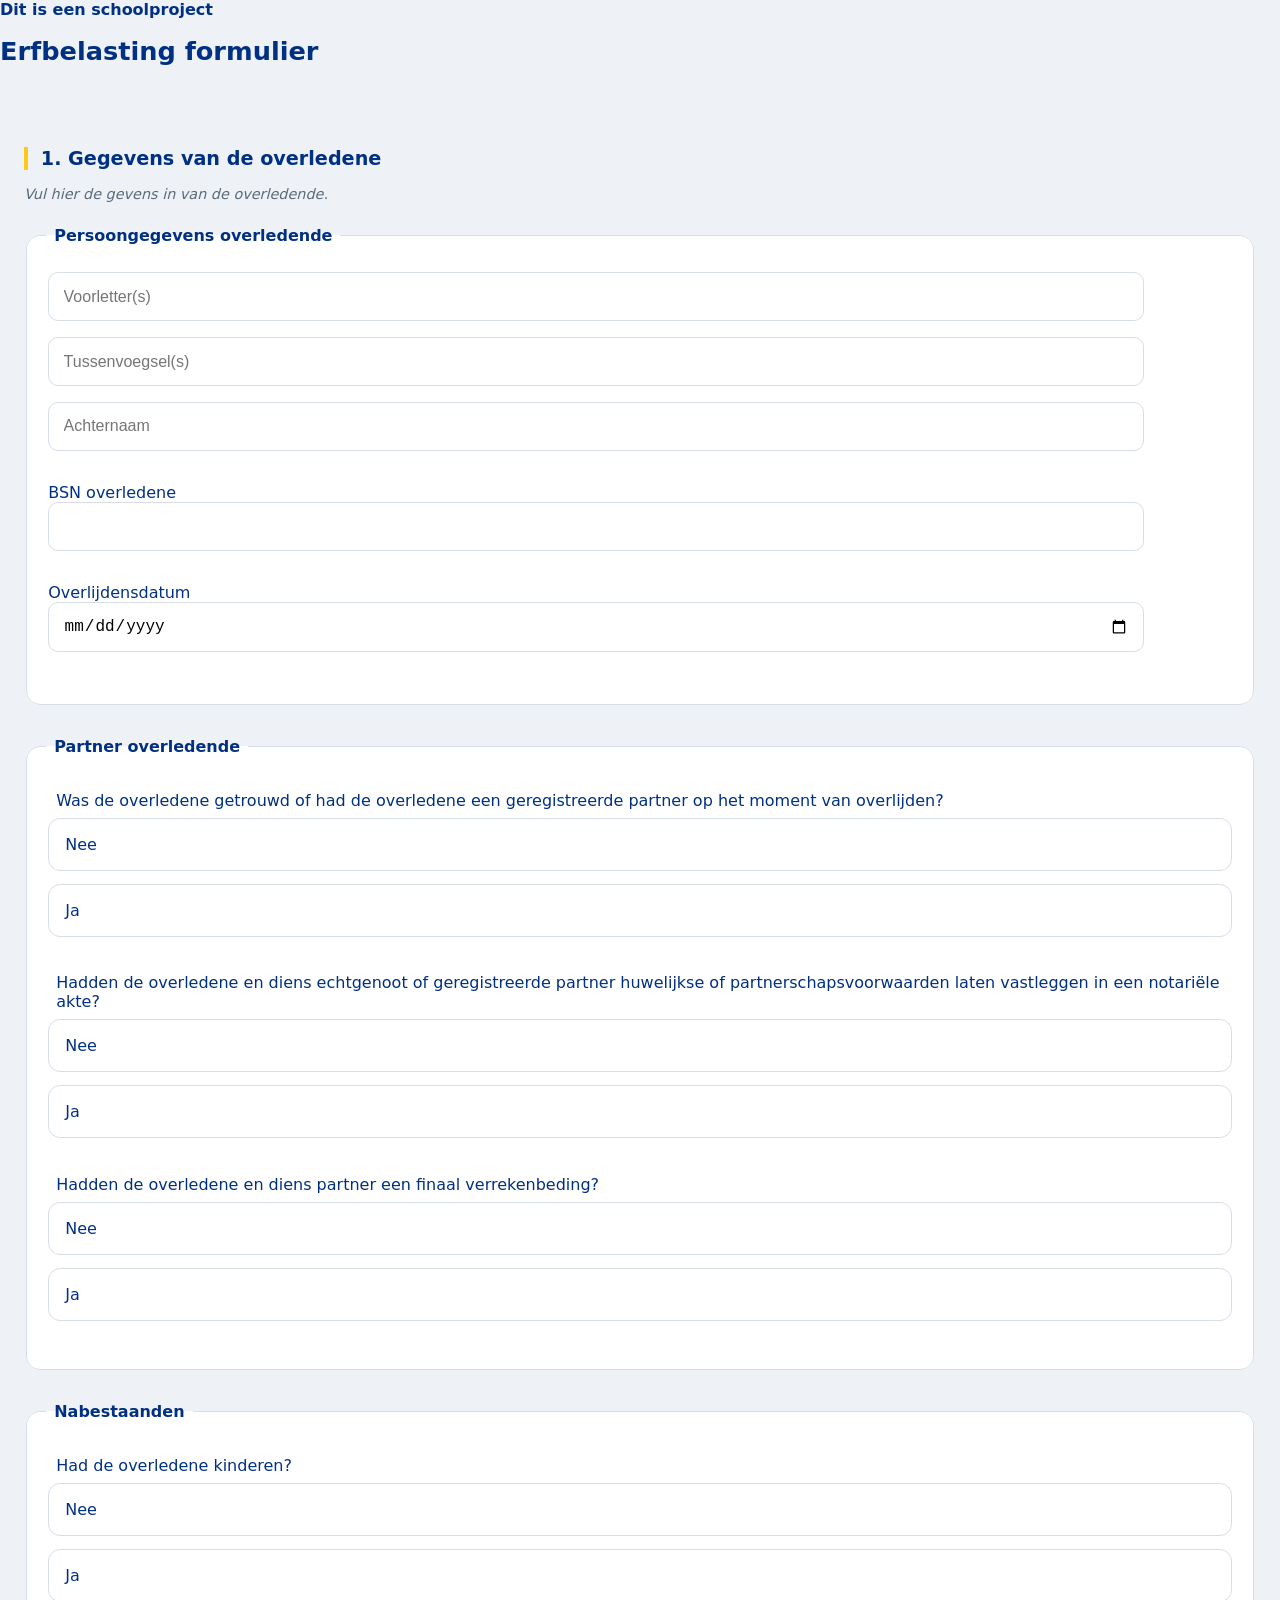
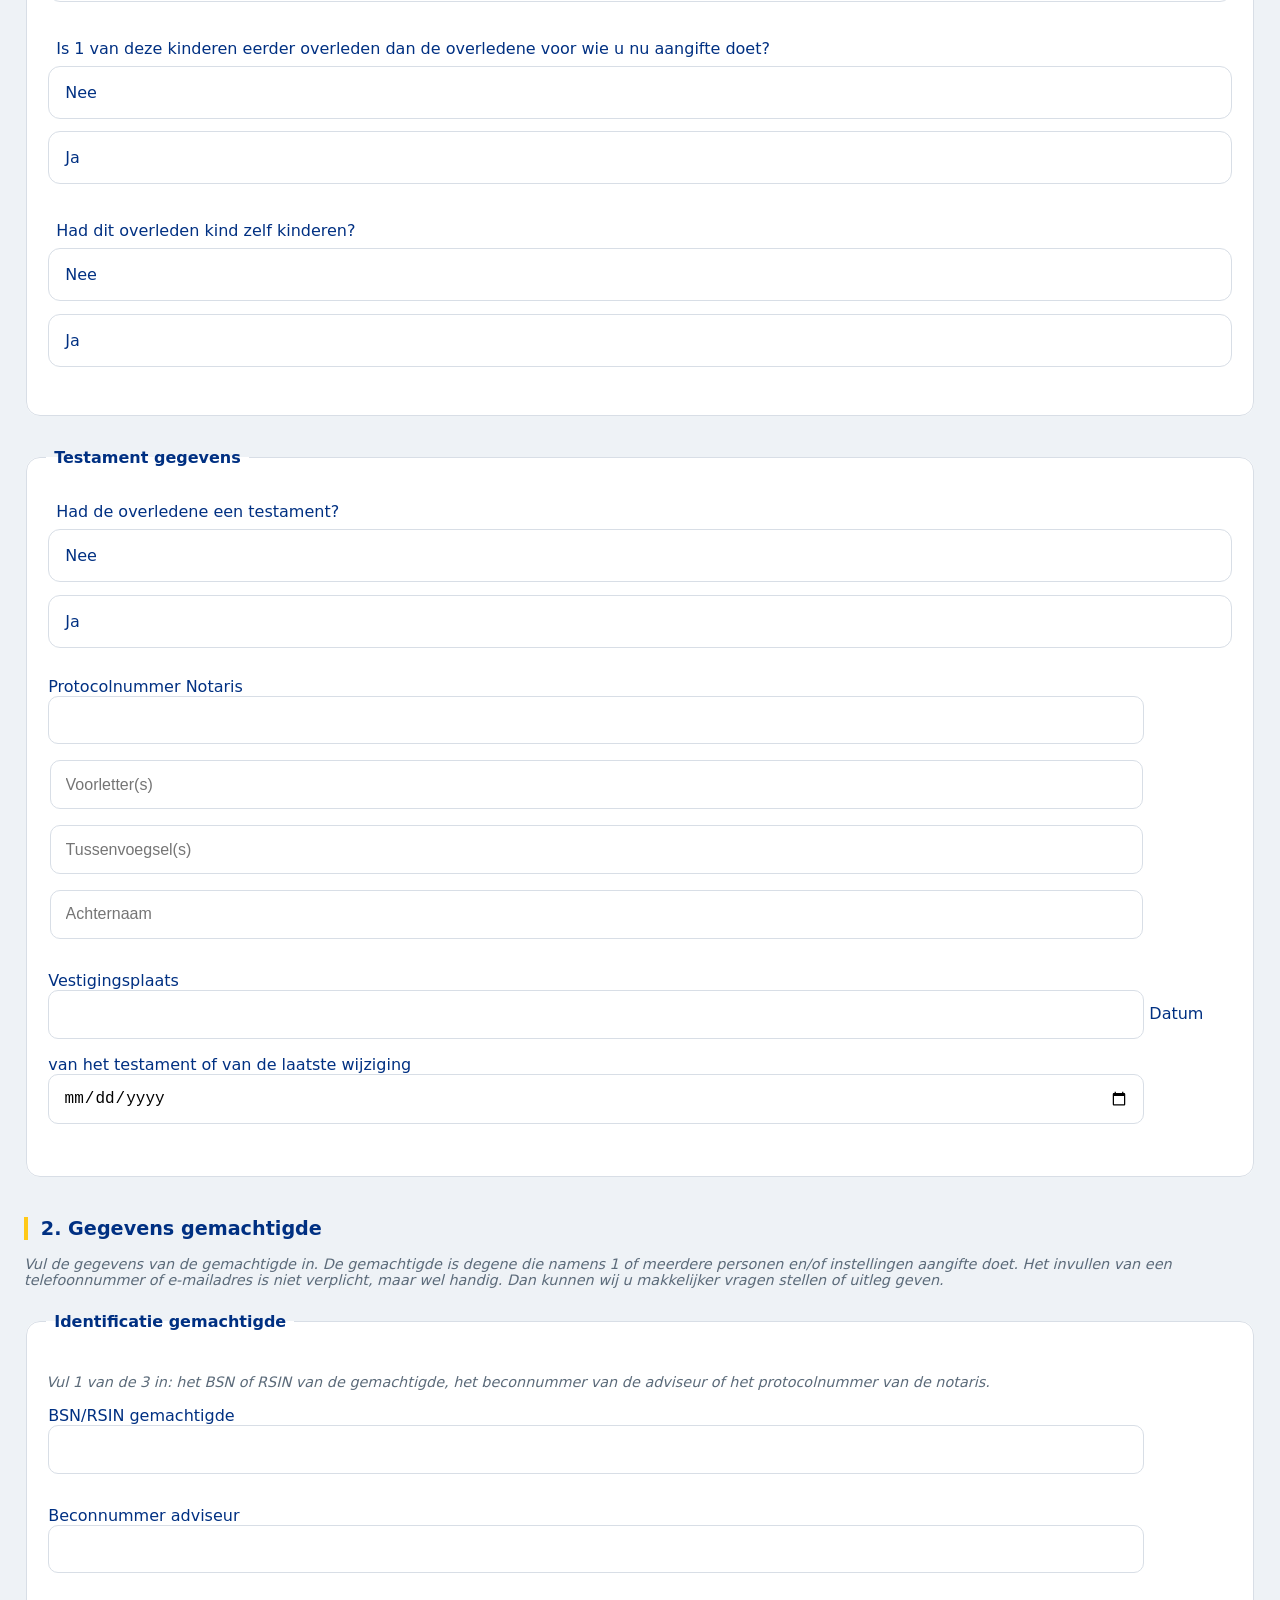
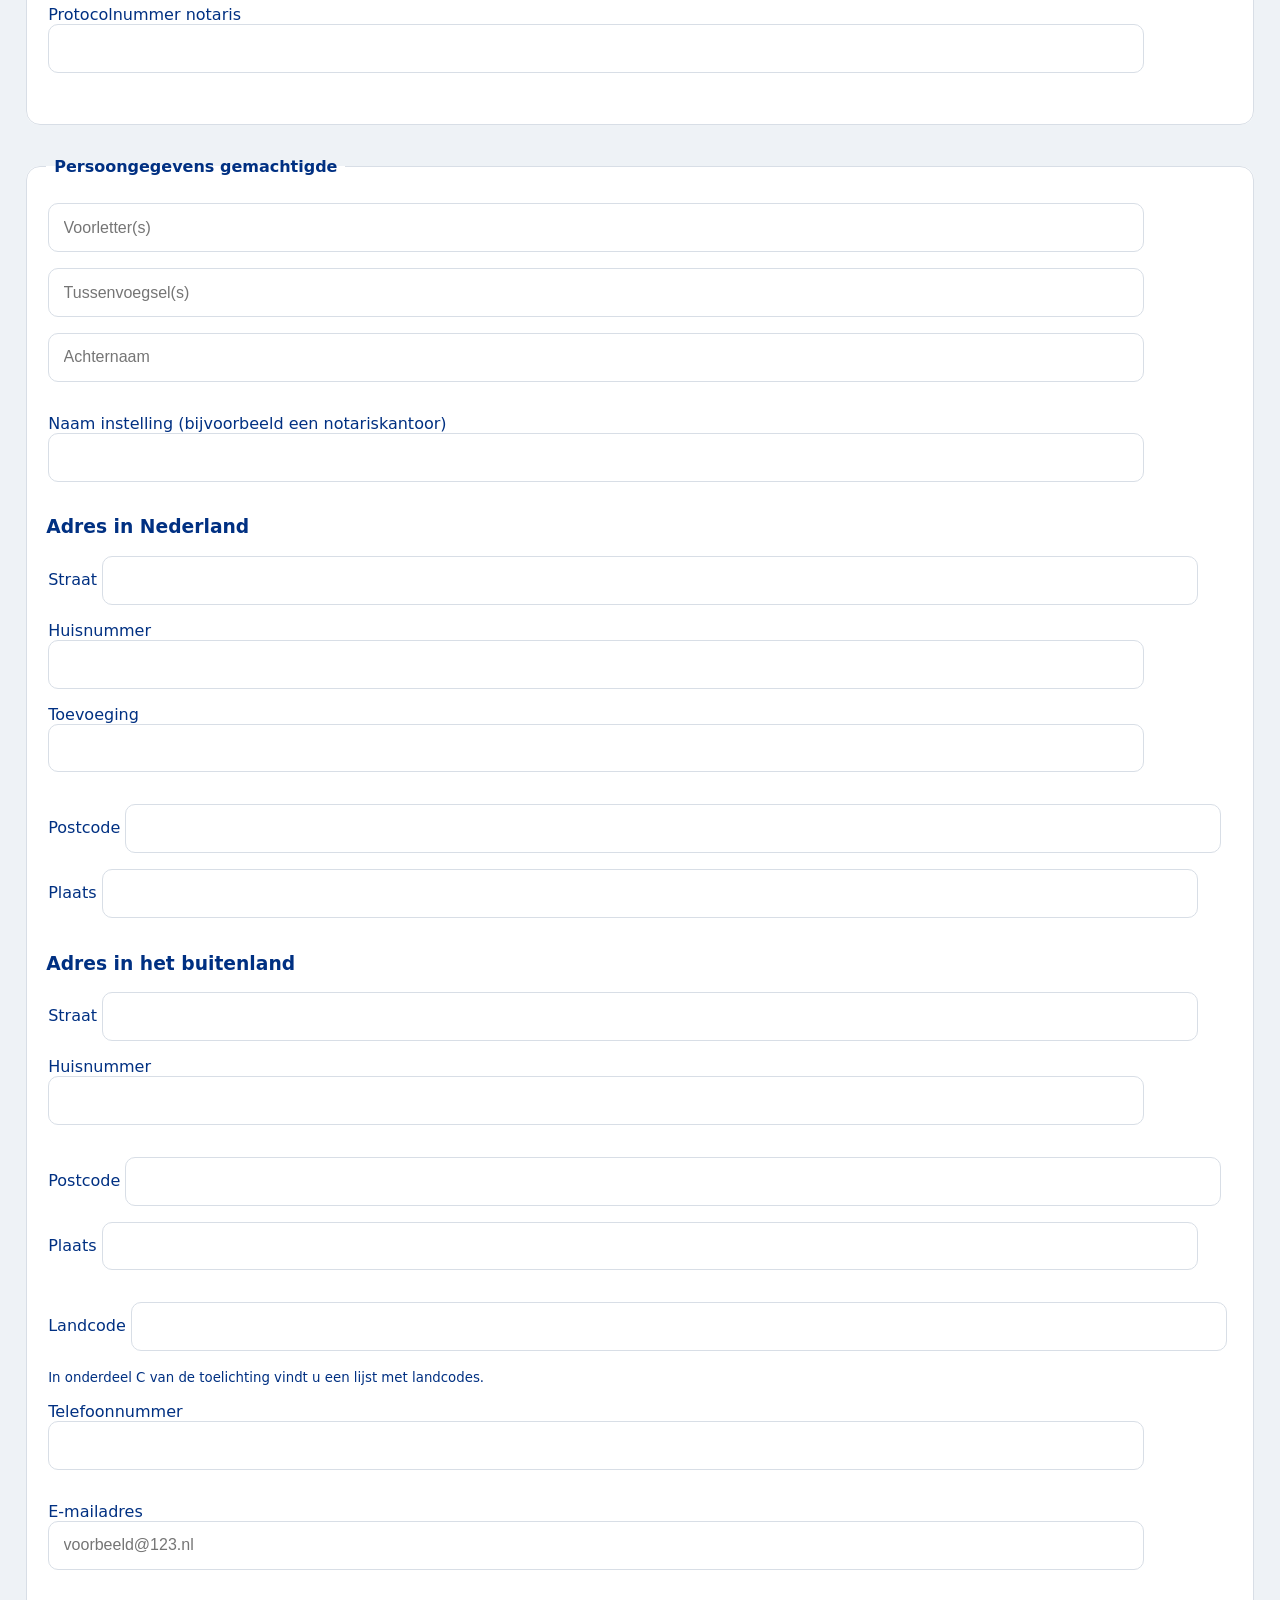
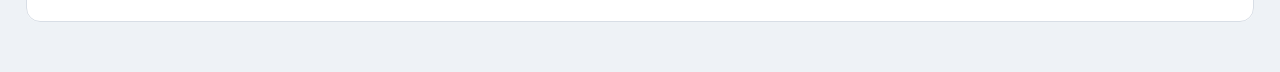
==== index.html @ 85462b9c "1.0" ====
<!DOCTYPE html>
<html lang="en">

<head>
    <meta charset="UTF-8">
    <meta name="viewport" content="width=device-width, initial-scale=1.0">
    <title>Erfbelasting</title>

    <link rel="stylesheet" href="style.css">
</head>

<body>
    <strong>Dit is een schoolproject</strong>

    <h1>Erfbelasting formulier</h1>

    <section>
        <form action="">
            <h2>1. Gegevens van de overledene</h2>
            <em>Vul hier de gevens in van de overledende.</em>
            <fieldset name="Persoongegevens overledende">
                <legend>Persoongegevens overledende</legend>

                <fieldset class="form-group">
                    <label for="voorlettersOverledene">
                    </label>
                    <input type="text" id="voorlettersOverledene" name="voorlettersOverledene" placeholder="Voorletter(s)">

                    <label for="tussenvoegselOverledene">
                    </label>
                    <input type="text" id="tussenvoegselOverledene" name="tussenvoegselOverledene" placeholder="Tussenvoegsel(s)">

                    <label for="achternaamOverledene">
                    </label>
                    <input type="text" id="achternaamOverledene" name="achternaamOverledene" placeholder="Achternaam">
                </fieldset>

                <fieldset class="form-group">
                    <label for="BSNoverledende">
                        BSN overledene
                    </label>
                    <input 
                    type="number" 
                    id="BSNoverledende" 
                    name="BSNoverledende" 
                    pattern="[0-9]{9}" 
                    required>
                </fieldset>

                <fieldset class="form-group">
                    <label for="overlijd">
                        Overlijdensdatum
                    </label>
                    <input type="date" id="overlijd" name="overlijd" max="2025-02-17">
                </fieldset>

            </fieldset>

            <fieldset name="Partner overledende">
                <legend>Partner overledende</legend>

                <fieldset class="radio-group">
                    <legend name="heeftPartner" class="question">
                        Was de overledene getrouwd of had de overledene een geregistreerde partner op het moment van
                        overlijden?
                    </legend>

                    <label>
                        <input type="radio" name="heeftPartner" value="Nee">
                        Nee
                    </label>

                    <label>
                        <input type="radio" name="heeftPartner" value="Ja">
                        Ja
                    </label>
                </fieldset>

                <fieldset class="radio-group conditional-fields">
                    <legend name="heeftNotarieleAkte" class="question">
                        Hadden de overledene en diens echtgenoot of geregistreerde partner huwelijkse of
                        partnerschapsvoorwaarden laten vastleggen in een notariële akte?
                    </legend>

                    <label>
                        <input type="radio" name="heeftNotarieleAkte" value="Nee">
                        Nee
                    </label>

                    <label>
                        <input type="radio" name="heeftNotarieleAkte" value="Ja">
                        Ja
                    </label>
                </fieldset>

                <fieldset class="radio-group conditional-fields">
                    <legend name="heeftFinaalVerrekenbeding" class="question">
                        Hadden de overledene en diens partner een finaal verrekenbeding?
                    </legend>

                    <label>
                        <input type="radio" name="heeftFinaalVerrekenbeding" value="Nee">
                        Nee
                    </label>

                    <label>
                        <input type="radio" name="heeftFinaalVerrekenbeding" value="Ja">
                        Ja
                    </label>
                </fieldset>

            </fieldset>

            <fieldset name="Nabestaanden">
                <legend>Nabestaanden</legend>

                <fieldset class="radio-group">
                    <legend name="heeftKinderen" class="question">Had de overledene kinderen?</legend>

                    <label>
                        <input type="radio" name="heeftKinderen" value="Nee">
                        Nee
                    </label>

                    <label>
                        <input type="radio" name="heeftKinderen" value="Ja">
                        Ja
                    </label>
                </fieldset>

                <fieldset class="radio-group conditional-fields">
                    <legend name="isKindEerderOverleden" class="question">
                        Is 1 van deze kinderen eerder overleden dan de overledene voor wie u nu aangifte doet?
                    </legend>

                    <label>
                        <input type="radio" name="isKindEerderOverleden" value="Nee">
                        Nee
                    </label>

                    <label>
                        <input type="radio" name="isKindEerderOverleden" value="Ja">
                        Ja
                    </label>
                </fieldset>

                <fieldset class="radio-group conditional-fields">
                    <legend name="heeftKindZelfKind" class="question">Had dit overleden kind zelf kinderen?</legend>

                    <label>
                        <input type="radio" name="heeftKindZelfKind" value="Nee">
                        Nee
                    </label>

                    <label>
                        <input type="radio" name="heeftKindZelfKind" value="Ja">
                        Ja
                    </label>
                </fieldset>

            </fieldset>

            <fieldset name="Testament gegevens">
                <legend>Testament gegevens</legend>

                <fieldset class="radio-group">
                    <legend name="heeftTestament" class="question">Had de overledene een testament?</legend>

                    <label>
                        <input type="radio" name="heeftTestament" value="Nee">
                        Nee
                    </label>

                    <label>
                        <input type="radio" name="heeftTestament" value="Ja">
                        Ja
                    </label>
                </fieldset>

                <fieldset class="conditional-fields">
                    <label>
                        Protocolnummer Notaris
                        <input type="number" name="protocolNummerNotaris">
                    </label>

                    <fieldset class="form-group">
                    <label for="voorlettesNotaris">
                    </label>
                    <input type="text" id="voorlettersNotaris" name="voorlettersOverledene" placeholder="Voorletter(s)">

                    <label for="tussenvoegselNotaris">
                    </label>
                    <input type="text" id="tussenvoegselNotaris" name="tussenvoegselNotaris" placeholder="Tussenvoegsel(s)">

                    <label for="achternaamNotaris">
                    </label>
                    <input type="text" id="achternaamNotaris" name="achternaamNotaris" placeholder="Achternaam">
                </fieldset>

                    <label>
                        Vestigingsplaats
                        <input type="text" name="vestingingsplaats">
                    </label>

                    <label>
                        Datum van het testament of van de laatste wijziging
                        <input type="date" name="laatsteWijzigingTestament">
                    </label>
                </fieldset>

            </fieldset>


            <h2> 2. Gegevens gemachtigde</h2>
            <em>Vul de gegevens van de gemachtigde in. De gemachtigde is degene die namens 1 of meerdere personen en/of
                instellingen aangifte doet. Het invullen van een telefoonnummer of e-mailadres is niet verplicht, maar
                wel handig. Dan kunnen wij u
                makkelijker vragen stellen of uitleg geven.</em>

            <fieldset name="Identificatie gemachtigde">
                <legend>Identificatie gemachtigde</legend>

                <p><em>Vul 1 van de 3 in: het BSN of RSIN van de gemachtigde, het beconnummer van de adviseur of het
                protocolnummer van de notaris.</em>
                </p>

                <fieldset class="form-group">
                    <label for="bsnGemachtigde">
                        BSN/RSIN gemachtigde
                    </label>
                    <input type="number" id="bsnGemachtigde" name="bsnGemachtigde">
                </fieldset>

                <fieldset class="form-group">
                    <label for="beconnummer">
                        Beconnummer adviseur
                    </label>
                    <input type="number" id="beconnummer" name="beconnummer">
                </fieldset>

                <fieldset class="form-group">
                    <label for="protocolnummerNotarisGemachtigde">
                        Protocolnummer notaris
                    </label>
                    <input type="number" id="protocolnummerNotarisGemachtigde" name="protocolnummerNotarisGemachtigde">
                </fieldset>

            </fieldset>


            <fieldset name="2b">
                <legend>Persoongegevens gemachtigde</legend>

                <fieldset class="form-group">
                    <label for="voornaamGemachtigde">
                    </label>
                    <input type="text" id="voornaamGemachtigde" name="voornaamGemachtigde" placeholder="Voorletter(s)">

                    <label for="tussenvoegselGemachtigde">
                    </label>
                    <input type="text" id="tussenvoegselGemachtigde" name="tussenvoegselGemachtigde" placeholder="Tussenvoegsel(s)">

                    <label for="achternaamGemachtigde">
                    </label>
                    <input type="text" id="achternaamGemachtigde" name="achternaamGemachtigde" placeholder="Achternaam">
                </fieldset>

                <fieldset class="form-group">
                    <label for="naamInstelling">
                        Naam instelling (bijvoorbeeld een notariskantoor)
                    </label>
                    <input type="text" id="naamInstelling" name="naamInstelling">
                </fieldset>

                <h3>Adres in Nederland</h3>

                <fieldset class="form-group">
                    <label for="straatGemachtigdeNL">Straat</label>
                    <input type="text" id="straatGemachtigdeNL" name="straatGemachtigdeNL">

                    <label for="huisnummerGemachtigdeNL">Huisnummer</label>
                    <input type="text" id="huisnummerGemachtigdeNL" name="huisnummerGemachtigdeNL">

                    <label for="toevoegingGemachtigdeNL">Toevoeging</label>
                    <input type="text" id="toevoegingGemachtigdeNL" name="toevoegingGemachtigdeNL">
                </fieldset>

                <fieldset class="form-group">
                    <label for="postcodeGemachtigdeNL">Postcode</label>
                    <input type="text" id="postcodeGemachtigdeNL" name="postcodeGemachtigdeNL">

                    <label for="woonplaatsGemachtigdeNL">Plaats</label>
                    <input type="text" id="woonplaatsGemachtigdeNL" name="woonplaatsGemachtigdeNL">
                </fieldset>

                <h3>Adres in het buitenland</h3>

                <fieldset class="form-group">
                    <label for="straatGemachtigdeBuitenland">Straat</label>
                    <input type="text" id="straatGemachtigdeBuitenland" name="straatGemachtigdeBuitenland">

                    <label for="huisnummerGemachtigdeBuitenland">Huisnummer</label>
                    <input type="number" id="huisnummerGemachtigdeBuitenland" name="huisnummerGemachtigdeBuitenland">
                </fieldset>

                <fieldset class="form-group">
                    <label for="postcodeGemachtigdeBuitenland">Postcode</label>
                    <input type="text" id="postcodeGemachtigdeBuitenland" name="postcodeGemachtigdeBuitenland">

                    <label for="woonplaatsGemachtigdeBuitenland">Plaats</label>
                    <input type="text" id="woonplaatsGemachtigdeBuitenland" name="woonplaatsGemachtigdeBuitenland">
                </fieldset>

                <fieldset class="form-group">
                    <label for="landcodeGemachtigde">Landcode</label>
                    <input type="number" id="landcodeGemachtigde" name="landcodeGemachtigde">
                    <small>In onderdeel C van de toelichting vindt u een lijst met landcodes.</small>
                </fieldset>

                <fieldset class="form-group">
                    <label for="telefoonnummerGemachtigde">Telefoonnummer</label>
                    <input type="number" id="telefoonnummerGemachtigde" name="telefoonnummerGemachtigde">
                </fieldset>

                <fieldset class="form-group">
                    <label for="emailGemachtigde">E-mailadres</label>
                    <input type="email" id="emailGemachtigde" name="emailGemachtigde" placeholder="voorbeeld@123.nl">
                </fieldset>

            </fieldset>


        </form>
    </section>
</body>

</html>
---- style.css ----
:root {
    --ns-font-color: rgb(42, 42, 109);

    --ns-blue: #003082;
    --ns-yellow: #FFC917;
    --light-grey: #eef2f6;
    --border-grey: #d8dee6;
}

input:user-invalid{
    background-color: rgb(242, 141, 141);
    color: red;
}

body {
    font-family: system-ui, -apple-system, sans-serif;
    background-color: var(--light-grey);
    color: var(--ns-blue);
    margin: 0;
}

section {
    padding: 1.5rem;
}

fieldset {
    background: white;
    border: 1px solid var(--border-grey);
    border-radius: 14px;
    padding: 1.2rem;
    margin-bottom: 1.5rem;
}
legend {
    font-weight: 600;
    font-size: 1rem;
    padding: 0 0.3rem;
    color: var(--ns-blue);
}
input {
    width: 90%;
    padding: 0.9rem;
    border-radius: 10px;
    border: 1px solid var(--border-grey);
    font-size: 1rem;
    margin-bottom: 1rem;
    transition: all 0.2s ease;
}

input:focus {
    outline: none;
    border-color: var(--ns-blue);
    box-shadow: 0 0 0 3px rgba(0, 48, 130, 0.15);
}
.radio-group label {
    display: block;
    padding: 1rem;
    border-radius: 12px;
    border: 1px solid var(--border-grey);
    margin-bottom: 0.8rem;
    background: white;
    cursor: pointer;
    transition: all 0.2s ease;
}

.radio-group input[type="radio"] {
    display: none;
}

.radio-group label:hover {
    border-color: var(--ns-blue);
}

.radio-group label:has(input:checked) {
    border: 2px solid var(--ns-blue);
    background: rgba(0, 48, 130, 0.15);
}
fieldset > fieldset {
    border: none;
    padding: 0;
    margin-bottom: 1rem;
}
h1 {
    font-size: 1.6rem;
}

h2 {
    font-size: 1.2rem;
    margin-top: 2.5rem;
    margin-bottom: 1rem;
    border-left: 4px solid var(--ns-yellow);
    padding-left: 0.8rem;
}
em {
    color: #5c6b7a;
    font-size: 0.9rem;
    display: block;
    margin-bottom: 1rem;
}

legend {
    font-weight: 800;
    padding: 0.5rem;
    border-radius: 4px;
}

.question{
    font-weight: 400;
}



fieldset[name="Partner overledende"]:has(
    input[name="heeftPartner"][value="Nee"]:checked
)
> fieldset:not(:first-of-type) {
    opacity: 0.4;
    pointer-events: none;
}

fieldset[name="Nabestaanden"]:has(
    input[name="heeftKinderen"][value="Nee"]:checked
)
> fieldset:not(:first-of-type) {
    opacity: 0.4;
    pointer-events: none;
}

fieldset[name="Nabestaanden"]:has(
    input[name="heeftKinderen"][value="Ja"]:checked
):has(
    input[name="isKindEerderOverleden"][value="Nee"]:checked
)
> fieldset:nth-of-type(3) {
    opacity: 0.4;
    pointer-events: none;
}


fieldset[name="Testament gegevens"]:has(
    input[name="heeftTestament"][value="Nee"]:checked
)
> fieldset:not(:first-of-type) {
    opacity: 0.4;
    pointer-events: none;
}
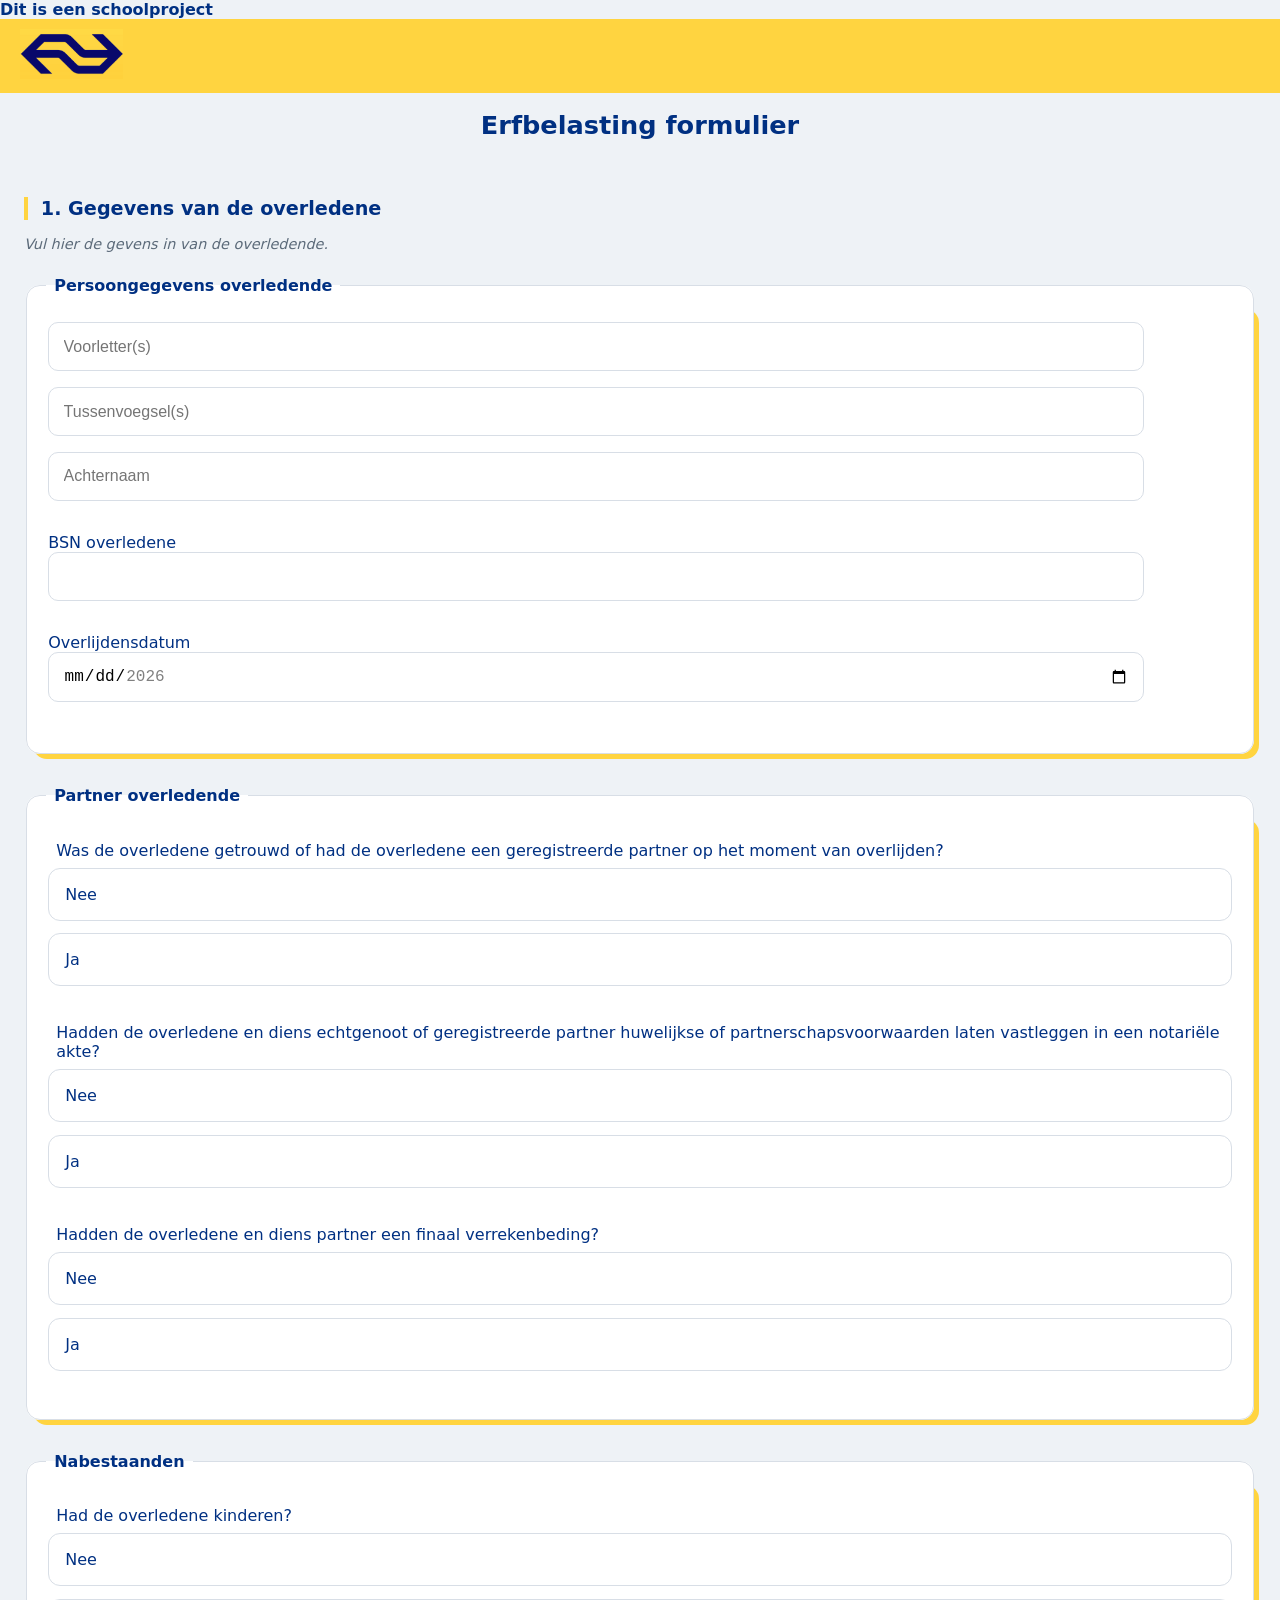
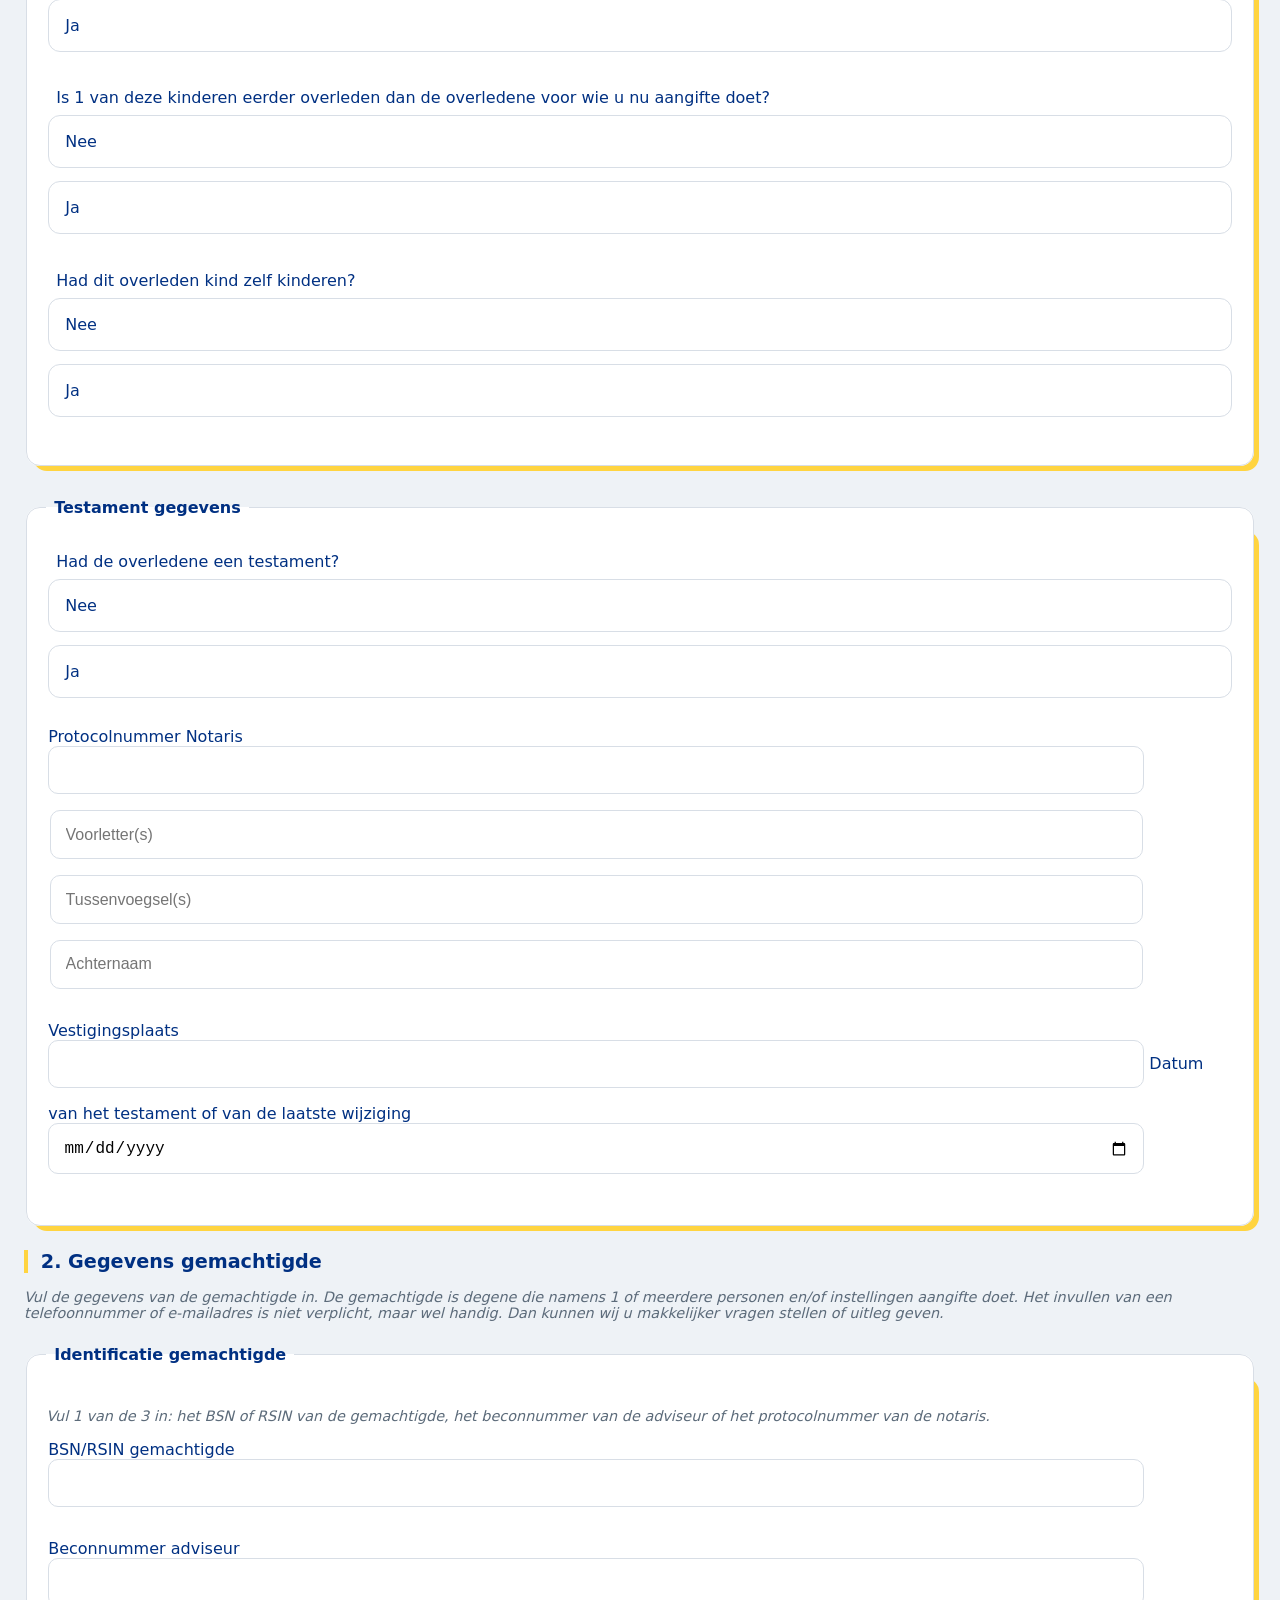
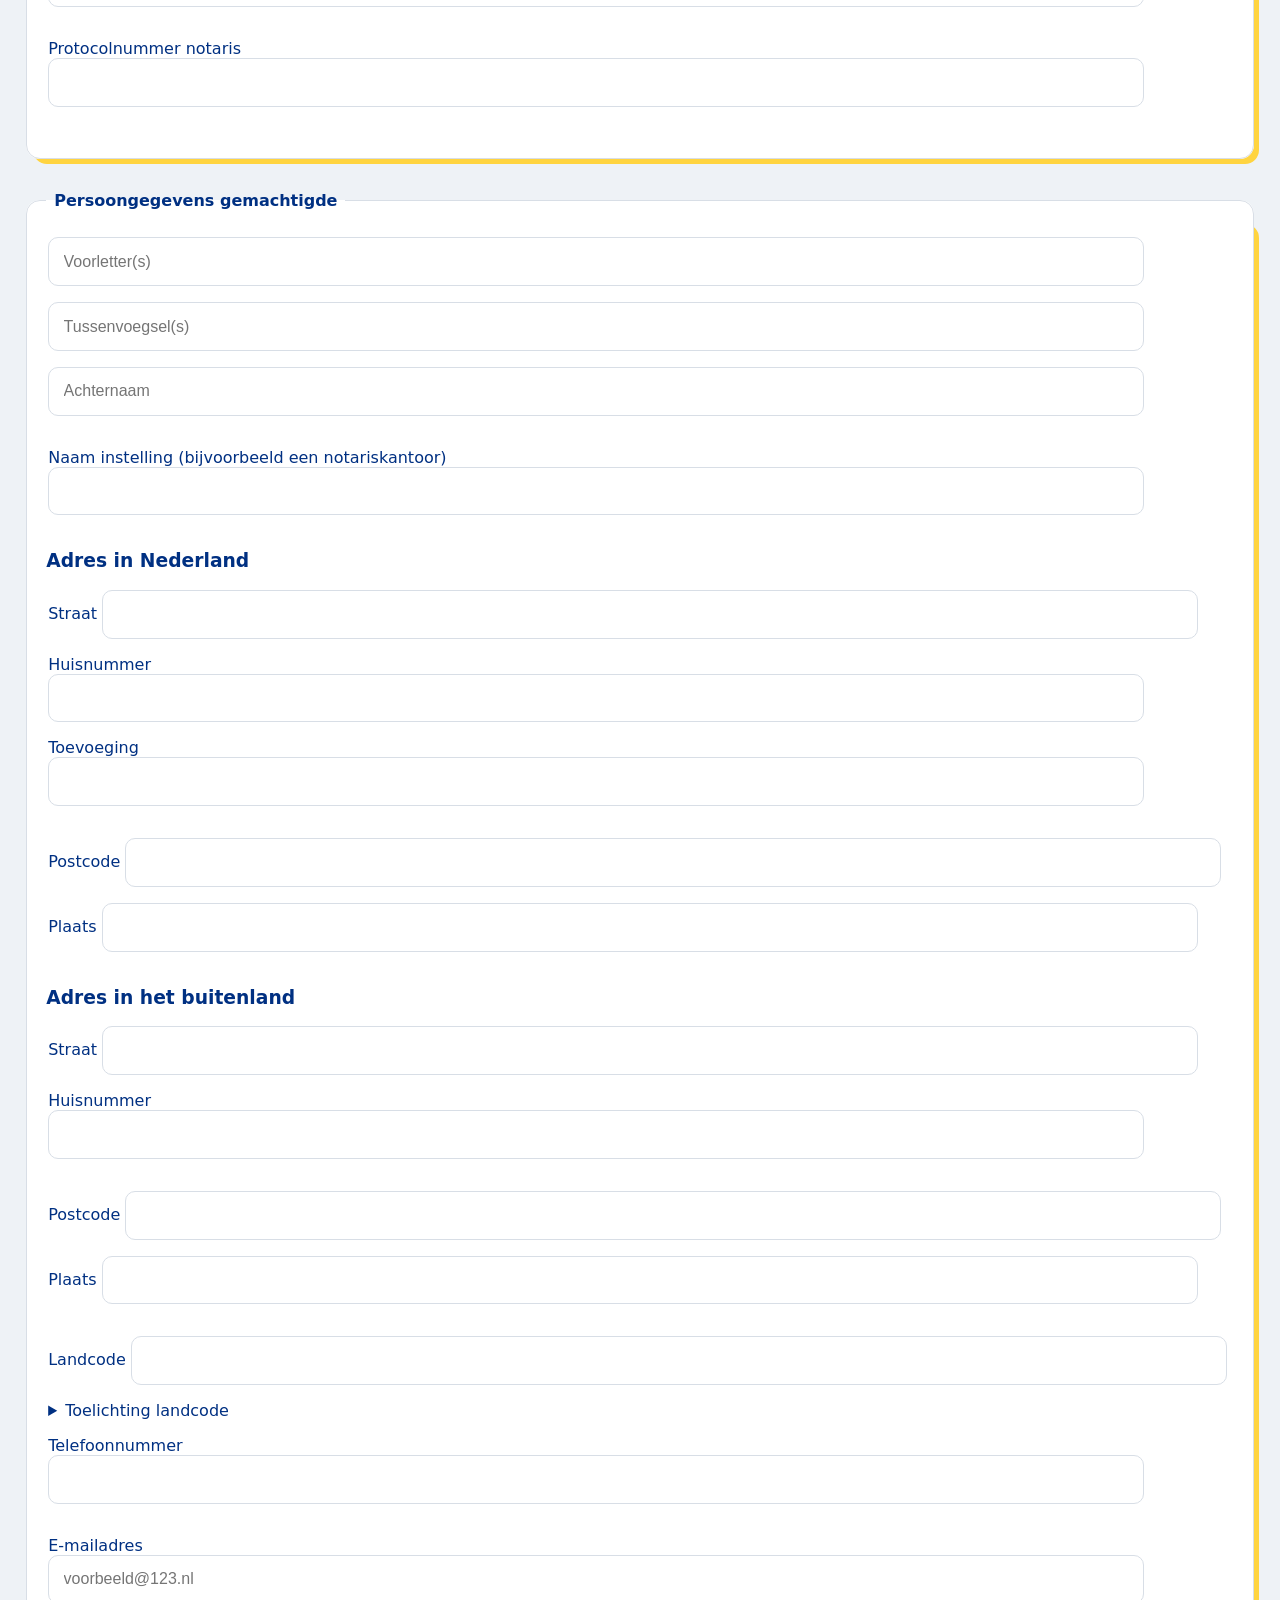
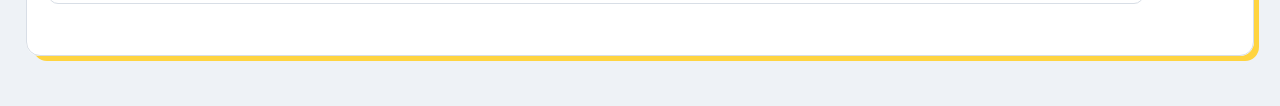
==== commit 81b892da: "1.1" ====
--- a/index.html
+++ b/index.html
@@ -11,6 +11,10 @@
 
 <body>
     <strong>Dit is een schoolproject</strong>
+
+    <header>
+        <img src="images/NS-logo-geel.png">
+    </header>
 
     <h1>Erfbelasting formulier</h1>
 
@@ -24,34 +28,31 @@
                 <fieldset class="form-group">
                     <label for="voorlettersOverledene">
                     </label>
-                    <input type="text" id="voorlettersOverledene" name="voorlettersOverledene" placeholder="Voorletter(s)">
+                    <input type="text" id="voorlettersOverledene" name="voorlettersOverledene"
+                        placeholder="Voorletter(s)" required>
 
                     <label for="tussenvoegselOverledene">
                     </label>
-                    <input type="text" id="tussenvoegselOverledene" name="tussenvoegselOverledene" placeholder="Tussenvoegsel(s)">
+                    <input type="text" id="tussenvoegselOverledene" name="tussenvoegselOverledene"
+                        placeholder="Tussenvoegsel(s)">
 
                     <label for="achternaamOverledene">
                     </label>
-                    <input type="text" id="achternaamOverledene" name="achternaamOverledene" placeholder="Achternaam">
+                    <input type="text" id="achternaamOverledene" name="achternaamOverledene" placeholder="Achternaam" required>
                 </fieldset>
 
                 <fieldset class="form-group">
                     <label for="BSNoverledende">
                         BSN overledene
                     </label>
-                    <input 
-                    type="number" 
-                    id="BSNoverledende" 
-                    name="BSNoverledende" 
-                    pattern="[0-9]{9}" 
-                    required>
+                    <input type="text" id="BSNoverledende" name="BSNoverledende" pattern="[0-9]{9}" required>
                 </fieldset>
 
                 <fieldset class="form-group">
                     <label for="overlijd">
                         Overlijdensdatum
                     </label>
-                    <input type="date" id="overlijd" name="overlijd" max="2025-02-17">
+                    <input type="date" id="overlijd" name="overlijd" min="2026-01-01" max="2026-02-17" required>
                 </fieldset>
 
             </fieldset>
@@ -177,25 +178,27 @@
                     </label>
                 </fieldset>
 
-                <fieldset class="conditional-fields">
+                <fieldset class="conditional-fields" name="Persoongegevens Notaris">
                     <label>
                         Protocolnummer Notaris
                         <input type="number" name="protocolNummerNotaris">
                     </label>
 
                     <fieldset class="form-group">
-                    <label for="voorlettesNotaris">
-                    </label>
-                    <input type="text" id="voorlettersNotaris" name="voorlettersOverledene" placeholder="Voorletter(s)">
-
-                    <label for="tussenvoegselNotaris">
-                    </label>
-                    <input type="text" id="tussenvoegselNotaris" name="tussenvoegselNotaris" placeholder="Tussenvoegsel(s)">
-
-                    <label for="achternaamNotaris">
-                    </label>
-                    <input type="text" id="achternaamNotaris" name="achternaamNotaris" placeholder="Achternaam">
-                </fieldset>
+                        <label for="voorlettesNotaris">
+                        </label>
+                        <input type="text" id="voorlettersNotaris" name="voorlettersOverledene"
+                            placeholder="Voorletter(s)">
+
+                        <label for="tussenvoegselNotaris">
+                        </label>
+                        <input type="text" id="tussenvoegselNotaris" name="tussenvoegselNotaris"
+                            placeholder="Tussenvoegsel(s)">
+
+                        <label for="achternaamNotaris">
+                        </label>
+                        <input type="text" id="achternaamNotaris" name="achternaamNotaris" placeholder="Achternaam">
+                    </fieldset>
 
                     <label>
                         Vestigingsplaats
@@ -221,7 +224,7 @@
                 <legend>Identificatie gemachtigde</legend>
 
                 <p><em>Vul 1 van de 3 in: het BSN of RSIN van de gemachtigde, het beconnummer van de adviseur of het
-                protocolnummer van de notaris.</em>
+                        protocolnummer van de notaris.</em>
                 </p>
 
                 <fieldset class="form-group">
@@ -258,7 +261,8 @@
 
                     <label for="tussenvoegselGemachtigde">
                     </label>
-                    <input type="text" id="tussenvoegselGemachtigde" name="tussenvoegselGemachtigde" placeholder="Tussenvoegsel(s)">
+                    <input type="text" id="tussenvoegselGemachtigde" name="tussenvoegselGemachtigde"
+                        placeholder="Tussenvoegsel(s)">
 
                     <label for="achternaamGemachtigde">
                     </label>
@@ -279,7 +283,8 @@
                     <input type="text" id="straatGemachtigdeNL" name="straatGemachtigdeNL">
 
                     <label for="huisnummerGemachtigdeNL">Huisnummer</label>
-                    <input type="text" id="huisnummerGemachtigdeNL" name="huisnummerGemachtigdeNL">
+                    <input type="text" id="huisnummerGemachtigdeNL" name="huisnummerGemachtigdeNL" pattern="[0-9]{4}"
+                        required>
 
                     <label for="toevoegingGemachtigdeNL">Toevoeging</label>
                     <input type="text" id="toevoegingGemachtigdeNL" name="toevoegingGemachtigdeNL">
@@ -313,13 +318,28 @@
 
                 <fieldset class="form-group">
                     <label for="landcodeGemachtigde">Landcode</label>
-                    <input type="number" id="landcodeGemachtigde" name="landcodeGemachtigde">
-                    <small>In onderdeel C van de toelichting vindt u een lijst met landcodes.</small>
+                    <input type="text" id="landcodeGemachtigde" name="landcodeGemachtigde" list="landcodes">
+
+
+                    <datalist id="landcodes">
+                        <option value="ALB">Albanie</option>
+                        <option value="ARM">Armenie</option>
+                        <option value="BEL">Belgie</option>
+                        <option value="CYP">Cyprus</option>
+                        <option value="DNK">Denemarken</option>
+                    </datalist>
+
+                    <details>
+                        <summary>Toelichting landcode</summary>
+                        Bij de aangifte erfbelasting (en schenkbelasting) vraagt de Belastingdienst om een landcode om
+                        aan te geven waar bezittingen, schulden of erfgenamen zich bevinden. Deze code bestaat altijd
+                        uit 3 letters. Voor Nederland is de code 'NLD'
+                    </details>
                 </fieldset>
 
                 <fieldset class="form-group">
                     <label for="telefoonnummerGemachtigde">Telefoonnummer</label>
-                    <input type="number" id="telefoonnummerGemachtigde" name="telefoonnummerGemachtigde">
+                    <input type="tel" id="telefoonnummerGemachtigde" name="telefoonnummerGemachtigde">
                 </fieldset>
 
                 <fieldset class="form-group">
@@ -333,5 +353,6 @@
         </form>
     </section>
 </body>
+<script src="script.js"></script>
 
 </html>
--- a/style.css
+++ b/style.css
@@ -2,14 +2,14 @@
     --ns-font-color: rgb(42, 42, 109);
 
     --ns-blue: #003082;
-    --ns-yellow: #FFC917;
+    --ns-yellow: #FFD440;
     --light-grey: #eef2f6;
     --border-grey: #d8dee6;
 }
 
 input:user-invalid{
-    background-color: rgb(242, 141, 141);
-    color: red;
+    background-color: rgb(238, 161, 161);
+    border: red solid 1px;
 }
 
 body {
@@ -19,9 +19,45 @@
     margin: 0;
 }
 
+header{
+    background-color: var(--ns-yellow);
+}
+header > img {
+    height: 50px;
+    margin: 10px 20px;
+}
+
+h1 {
+    font-size: 1.6rem;
+    text-align: center;
+}
+
+
 section {
     padding: 1.5rem;
 }
+
+form > fieldset {
+    position: relative;
+    border-radius: 14px;
+    background: white;
+    border: 1px solid var(--border-grey);
+    padding: 1.2rem;
+    margin-bottom: 1.5rem;
+}
+
+form > fieldset::before {
+    content: "";
+    position: absolute;
+    top: 6px;      
+    left: 6px;     
+    width: 100%;
+    height: 100%;
+    background: var(--ns-yellow); 
+    border-radius: 14px; 
+    z-index: -1;          
+}
+
 
 fieldset {
     background: white;
@@ -79,13 +115,9 @@
     padding: 0;
     margin-bottom: 1rem;
 }
-h1 {
-    font-size: 1.6rem;
-}
 
 h2 {
     font-size: 1.2rem;
-    margin-top: 2.5rem;
     margin-bottom: 1rem;
     border-left: 4px solid var(--ns-yellow);
     padding-left: 0.8rem;
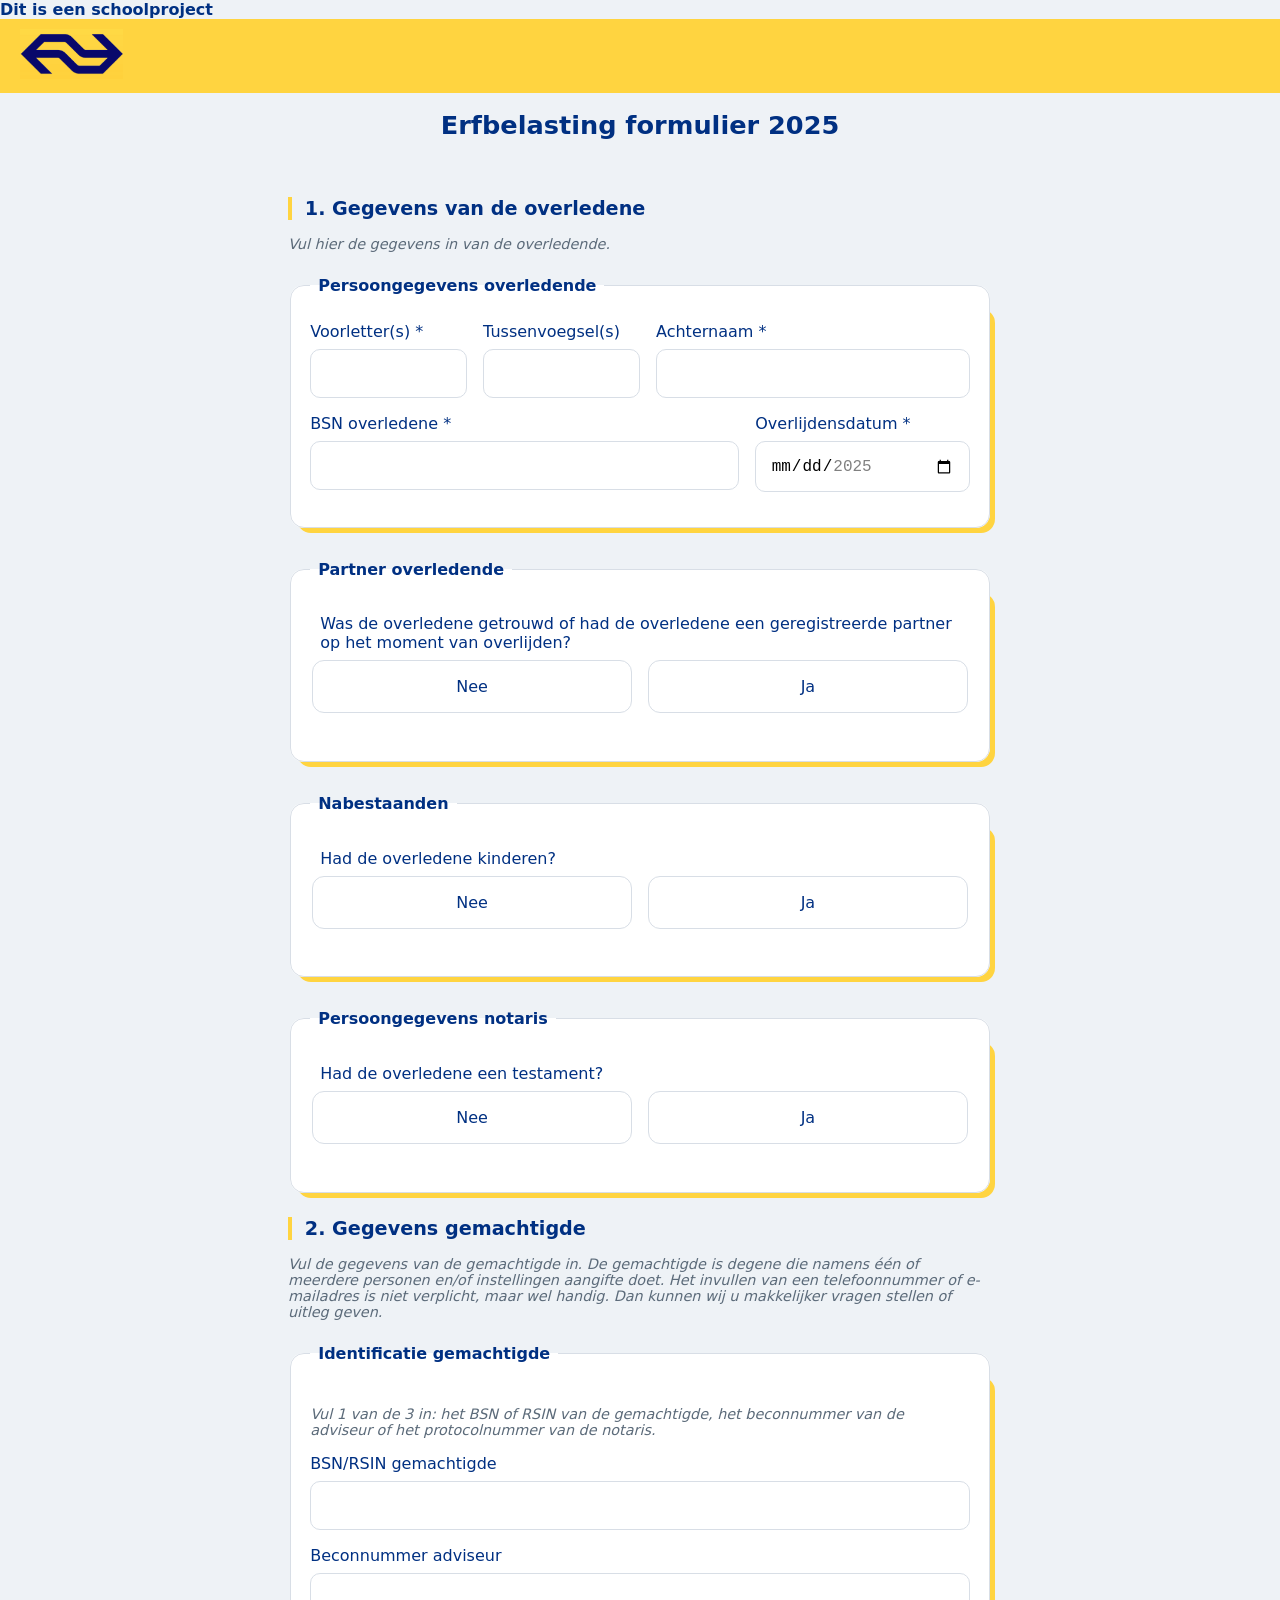
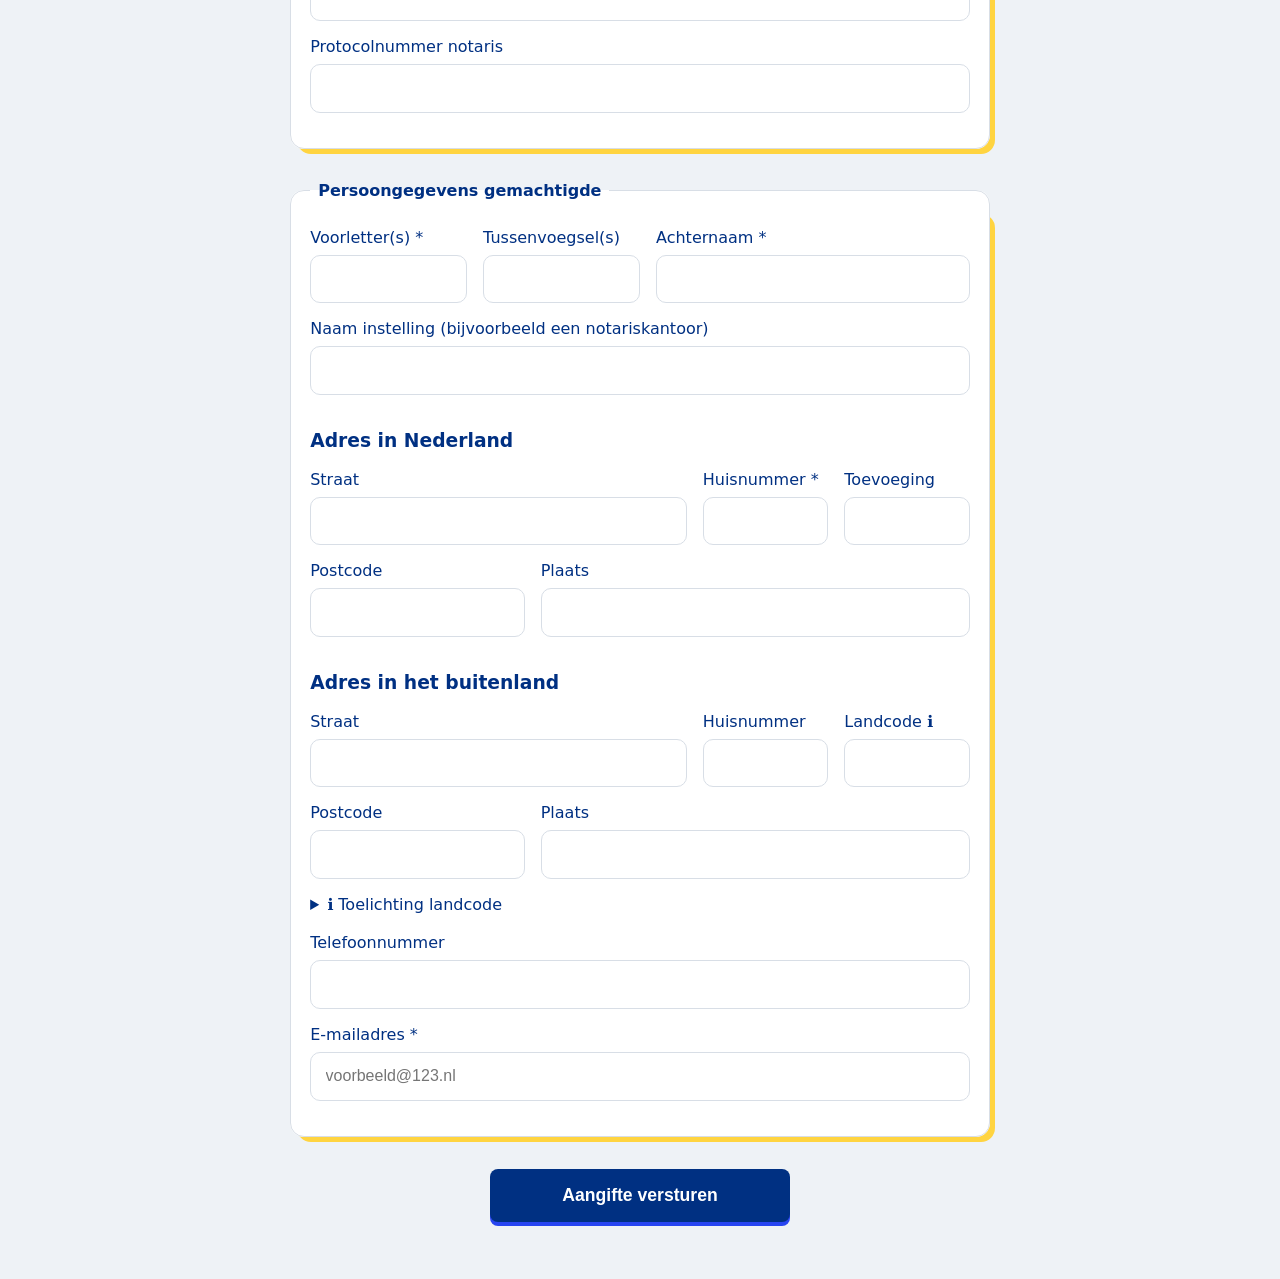
==== commit c945b7d8: "js & grid layout" ====
--- a/index.html
+++ b/index.html
@@ -1,5 +1,5 @@
 <!DOCTYPE html>
-<html lang="en">
+<html lang="nl">
 
 <head>
     <meta charset="UTF-8">
@@ -16,48 +16,56 @@
         <img src="images/NS-logo-geel.png">
     </header>
 
-    <h1>Erfbelasting formulier</h1>
+    <h1>Erfbelasting formulier 2025</h1>
 
     <section>
         <form action="">
             <h2>1. Gegevens van de overledene</h2>
-            <em>Vul hier de gevens in van de overledende.</em>
-            <fieldset name="Persoongegevens overledende">
+            <em>Vul hier de gegevens in van de overledende.</em>
+            <fieldset name="Persoongegevens-overledende">
                 <legend>Persoongegevens overledende</legend>
 
-                <fieldset class="form-group">
-                    <label for="voorlettersOverledene">
-                    </label>
-                    <input type="text" id="voorlettersOverledene" name="voorlettersOverledene"
-                        placeholder="Voorletter(s)" required>
-
-                    <label for="tussenvoegselOverledene">
+                <fieldset class="form-group name-fields">
+                    <label for="voorlettersOverledene">Voorletter(s)
+                    </label>
+                    <input type="text" id="voorlettersOverledene" name="voorlettersOverledene" aria-label="Voorletters"
+                        required>
+
+                    <label for="tussenvoegselOverledene">Tussenvoegsel(s)
                     </label>
                     <input type="text" id="tussenvoegselOverledene" name="tussenvoegselOverledene"
-                        placeholder="Tussenvoegsel(s)">
-
-                    <label for="achternaamOverledene">
-                    </label>
-                    <input type="text" id="achternaamOverledene" name="achternaamOverledene" placeholder="Achternaam" required>
-                </fieldset>
-
-                <fieldset class="form-group">
-                    <label for="BSNoverledende">
-                        BSN overledene
-                    </label>
-                    <input type="text" id="BSNoverledende" name="BSNoverledende" pattern="[0-9]{9}" required>
-                </fieldset>
-
-                <fieldset class="form-group">
-                    <label for="overlijd">
-                        Overlijdensdatum
-                    </label>
-                    <input type="date" id="overlijd" name="overlijd" min="2026-01-01" max="2026-02-17" required>
-                </fieldset>
-
-            </fieldset>
-
-            <fieldset name="Partner overledende">
+                        aria-label="Tussenvoegsels">
+
+                    <label for="achternaamOverledene">Achternaam
+                    </label>
+                    <input type="text" id="achternaamOverledene" name="achternaamOverledene" aria-label="Achternaam"
+                        required>
+                </fieldset>
+
+                <div class="input-field-container">
+                    <div class="input-wrapper">
+                        <fieldset class="form-group">
+                            <label for="BSNoverledende">
+                                BSN overledene
+                            </label>
+                            <input type="text" id="BSNoverledende" name="BSNoverledende" pattern="[0-9]{9}" required>
+                        </fieldset>
+                    </div>
+                    <fieldset class="form-group">
+                        <div class="input-wrapper">
+
+                            <label for="overlijd">
+                                Overlijdensdatum
+                            </label>
+                            <input type="date" id="overlijd" name="overlijd" min="2025-01-01" max="2025-12-31" required>
+                        </div>
+
+                    </fieldset>
+                </div>
+
+            </fieldset>
+
+            <fieldset name="Partner-overledende">
                 <legend>Partner overledende</legend>
 
                 <fieldset class="radio-group">
@@ -65,9 +73,8 @@
                         Was de overledene getrouwd of had de overledene een geregistreerde partner op het moment van
                         overlijden?
                     </legend>
-
-                    <label>
-                        <input type="radio" name="heeftPartner" value="Nee">
+                    <label>
+                        <input type="radio" name="heeftPartner" value="Nee" required>
                         Nee
                     </label>
 
@@ -84,7 +91,7 @@
                     </legend>
 
                     <label>
-                        <input type="radio" name="heeftNotarieleAkte" value="Nee">
+                        <input type="radio" name="heeftNotarieleAkte" value="Nee" data-required>
                         Nee
                     </label>
 
@@ -100,7 +107,7 @@
                     </legend>
 
                     <label>
-                        <input type="radio" name="heeftFinaalVerrekenbeding" value="Nee">
+                        <input type="radio" name="heeftFinaalVerrekenbeding" value="Nee" data-required>
                         Nee
                     </label>
 
@@ -119,7 +126,7 @@
                     <legend name="heeftKinderen" class="question">Had de overledene kinderen?</legend>
 
                     <label>
-                        <input type="radio" name="heeftKinderen" value="Nee">
+                        <input type="radio" name="heeftKinderen" value="Nee" required>
                         Nee
                     </label>
 
@@ -131,11 +138,11 @@
 
                 <fieldset class="radio-group conditional-fields">
                     <legend name="isKindEerderOverleden" class="question">
-                        Is 1 van deze kinderen eerder overleden dan de overledene voor wie u nu aangifte doet?
+                        Is één van deze kinderen eerder overleden dan de overledene voor wie u nu aangifte doet?
                     </legend>
 
                     <label>
-                        <input type="radio" name="isKindEerderOverleden" value="Nee">
+                        <input type="radio" name="isKindEerderOverleden" value="Nee" data-required>
                         Nee
                     </label>
 
@@ -149,7 +156,7 @@
                     <legend name="heeftKindZelfKind" class="question">Had dit overleden kind zelf kinderen?</legend>
 
                     <label>
-                        <input type="radio" name="heeftKindZelfKind" value="Nee">
+                        <input type="radio" name="heeftKindZelfKind" value="Nee" data-required>
                         Nee
                     </label>
 
@@ -161,14 +168,14 @@
 
             </fieldset>
 
-            <fieldset name="Testament gegevens">
-                <legend>Testament gegevens</legend>
+            <fieldset name="Persoongegevens-notaris">
+                <legend>Persoongegevens notaris</legend>
 
                 <fieldset class="radio-group">
                     <legend name="heeftTestament" class="question">Had de overledene een testament?</legend>
 
                     <label>
-                        <input type="radio" name="heeftTestament" value="Nee">
+                        <input type="radio" name="heeftTestament" value="Nee" required>
                         Nee
                     </label>
 
@@ -178,36 +185,34 @@
                     </label>
                 </fieldset>
 
-                <fieldset class="conditional-fields" name="Persoongegevens Notaris">
-                    <label>
-                        Protocolnummer Notaris
-                        <input type="number" name="protocolNummerNotaris">
-                    </label>
-
-                    <fieldset class="form-group">
-                        <label for="voorlettesNotaris">
+                <fieldset class="conditional-fields" name="PersoongegevensNotaris"> 
+                    <fieldset class="protocol form-group"> 
+                        <label for="protocolNummerNotaris">Protocolnummer notaris</label>
+                        <input type="number" id="protocolNummerNotaris" name="protocolNummerNotaris" data-required>
+
+                        <label for="vestingingsplaats">Vestigingsplaats</label>
+                        <input type="text" id="vestingingsplaats" name="vestingingsplaats" data-required>
+                    </fieldset>
+
+                    <fieldset class="form-group name-fields">
+                        <label for="voorlettersNotaris"> Voorletter(s)
                         </label>
-                        <input type="text" id="voorlettersNotaris" name="voorlettersOverledene"
-                            placeholder="Voorletter(s)">
-
-                        <label for="tussenvoegselNotaris">
+                        <input type="text" id="voorlettersNotaris" name="voorlettersOverledene" data-required>
+
+                        <label for="tussenvoegselNotaris">Tussenvoegsel(s)
                         </label>
-                        <input type="text" id="tussenvoegselNotaris" name="tussenvoegselNotaris"
-                            placeholder="Tussenvoegsel(s)">
-
-                        <label for="achternaamNotaris">
+                        <input type="text" id="tussenvoegselNotaris" name="tussenvoegselNotaris">
+
+                        <label for="achternaamNotaris">Achternaam
                         </label>
-                        <input type="text" id="achternaamNotaris" name="achternaamNotaris" placeholder="Achternaam">
+                        <input type="text" id="achternaamNotaris" name="achternaamNotaris" data-required>
                     </fieldset>
 
-                    <label>
-                        Vestigingsplaats
-                        <input type="text" name="vestingingsplaats">
-                    </label>
+
 
                     <label>
                         Datum van het testament of van de laatste wijziging
-                        <input type="date" name="laatsteWijzigingTestament">
+                        <input type="date" name="laatsteWijzigingTestament" data-required>
                     </label>
                 </fieldset>
 
@@ -215,12 +220,13 @@
 
 
             <h2> 2. Gegevens gemachtigde</h2>
-            <em>Vul de gegevens van de gemachtigde in. De gemachtigde is degene die namens 1 of meerdere personen en/of
+            <em>Vul de gegevens van de gemachtigde in. De gemachtigde is degene die namens één of meerdere personen
+                en/of
                 instellingen aangifte doet. Het invullen van een telefoonnummer of e-mailadres is niet verplicht, maar
                 wel handig. Dan kunnen wij u
                 makkelijker vragen stellen of uitleg geven.</em>
 
-            <fieldset name="Identificatie gemachtigde">
+            <fieldset name="Identificatie-gemachtigde">
                 <legend>Identificatie gemachtigde</legend>
 
                 <p><em>Vul 1 van de 3 in: het BSN of RSIN van de gemachtigde, het beconnummer van de adviseur of het
@@ -251,22 +257,24 @@
             </fieldset>
 
 
-            <fieldset name="2b">
+            <fieldset name="Persoongegevens-gemachtigde">
                 <legend>Persoongegevens gemachtigde</legend>
 
-                <fieldset class="form-group">
-                    <label for="voornaamGemachtigde">
-                    </label>
-                    <input type="text" id="voornaamGemachtigde" name="voornaamGemachtigde" placeholder="Voorletter(s)">
-
-                    <label for="tussenvoegselGemachtigde">
-                    </label>
-                    <input type="text" id="tussenvoegselGemachtigde" name="tussenvoegselGemachtigde"
-                        placeholder="Tussenvoegsel(s)">
-
-                    <label for="achternaamGemachtigde">
-                    </label>
-                    <input type="text" id="achternaamGemachtigde" name="achternaamGemachtigde" placeholder="Achternaam">
+
+
+                <fieldset class="form-group name-fields">
+
+                    <label for="voorlettersGemachtigde">Voorletter(s)
+                    </label>
+                    <input type="text" id="voorlettersGemachtigde" name="voornaamGemachtigde" required>
+
+                    <label for="tussenvoegselGemachtigde">Tussenvoegsel(s)
+                    </label>
+                    <input type="text" id="tussenvoegselGemachtigde" name="tussenvoegselGemachtigde">
+
+                    <label for="achternaamGemachtigde">Achternaam
+                    </label>
+                    <input type="text" id="achternaamGemachtigde" name="achternaamGemachtigde" required>
                 </fieldset>
 
                 <fieldset class="form-group">
@@ -278,7 +286,7 @@
 
                 <h3>Adres in Nederland</h3>
 
-                <fieldset class="form-group">
+                <fieldset class="form-group adress">
                     <label for="straatGemachtigdeNL">Straat</label>
                     <input type="text" id="straatGemachtigdeNL" name="straatGemachtigdeNL">
 
@@ -290,9 +298,9 @@
                     <input type="text" id="toevoegingGemachtigdeNL" name="toevoegingGemachtigdeNL">
                 </fieldset>
 
-                <fieldset class="form-group">
+                <fieldset class="form-group zipcode">
                     <label for="postcodeGemachtigdeNL">Postcode</label>
-                    <input type="text" id="postcodeGemachtigdeNL" name="postcodeGemachtigdeNL">
+                    <input type="text" id="postcodeGemachtigdeNL" name="postcodeGemachtigdeNL" >
 
                     <label for="woonplaatsGemachtigdeNL">Plaats</label>
                     <input type="text" id="woonplaatsGemachtigdeNL" name="woonplaatsGemachtigdeNL">
@@ -300,15 +308,18 @@
 
                 <h3>Adres in het buitenland</h3>
 
-                <fieldset class="form-group">
+                <fieldset class="form-group adress">
                     <label for="straatGemachtigdeBuitenland">Straat</label>
                     <input type="text" id="straatGemachtigdeBuitenland" name="straatGemachtigdeBuitenland">
 
                     <label for="huisnummerGemachtigdeBuitenland">Huisnummer</label>
-                    <input type="number" id="huisnummerGemachtigdeBuitenland" name="huisnummerGemachtigdeBuitenland">
-                </fieldset>
-
-                <fieldset class="form-group">
+                    <input type="text" id="huisnummerGemachtigdeBuitenland" name="huisnummerGemachtigdeBuitenland">
+
+                    <label for="landcodeGemachtigde">Landcode &#8505;</label>
+                    <input type="text" id="landcodeGemachtigde" name="landcodeGemachtigde" list="landcodes">
+                </fieldset>
+
+                <fieldset class="form-group zipcode">
                     <label for="postcodeGemachtigdeBuitenland">Postcode</label>
                     <input type="text" id="postcodeGemachtigdeBuitenland" name="postcodeGemachtigdeBuitenland">
 
@@ -317,39 +328,63 @@
                 </fieldset>
 
                 <fieldset class="form-group">
-                    <label for="landcodeGemachtigde">Landcode</label>
-                    <input type="text" id="landcodeGemachtigde" name="landcodeGemachtigde" list="landcodes">
+
 
 
                     <datalist id="landcodes">
-                        <option value="ALB">Albanie</option>
-                        <option value="ARM">Armenie</option>
-                        <option value="BEL">Belgie</option>
+                        <option value="AUT">Oostenrijk</option>
+                        <option value="BEL">België</option>
+                        <option value="BGR">Bulgarije</option>
+                        <option value="HRV">Kroatië</option>
                         <option value="CYP">Cyprus</option>
+                        <option value="CZE">Tsjechië</option>
                         <option value="DNK">Denemarken</option>
+                        <option value="EST">Estland</option>
+                        <option value="FIN">Finland</option>
+                        <option value="FRA">Frankrijk</option>
+                        <option value="DEU">Duitsland</option>
+                        <option value="GRC">Griekenland</option>
+                        <option value="HUN">Hongarije</option>
+                        <option value="IRL">Ierland</option>
+                        <option value="ITA">Italië</option>
+                        <option value="LVA">Letland</option>
+                        <option value="LTU">Litouwen</option>
+                        <option value="LUX">Luxemburg</option>
+                        <option value="MLT">Malta</option>
+                        <option value="NLD">Nederland</option>
+                        <option value="POL">Polen</option>
+                        <option value="PRT">Portugal</option>
+                        <option value="ROU">Roemenië</option>
+                        <option value="SVK">Slowakije</option>
+                        <option value="SVN">Slovenië</option>
+                        <option value="ESP">Spanje</option>
+                        <option value="SWE">Zweden</option>
                     </datalist>
 
                     <details>
-                        <summary>Toelichting landcode</summary>
-                        Bij de aangifte erfbelasting (en schenkbelasting) vraagt de Belastingdienst om een landcode om
-                        aan te geven waar bezittingen, schulden of erfgenamen zich bevinden. Deze code bestaat altijd
-                        uit 3 letters. Voor Nederland is de code 'NLD'
+                        <summary>&#8505; Toelichting landcode</summary>
+                        <p> Bij de aangifte erfbelasting (en schenkbelasting) vraagt de Belastingdienst om een landcode
+                            om
+                            aan te geven waar bezittingen, schulden of erfgenamen zich bevinden. Deze code bestaat
+                            altijd
+                            uit 3 letters. Voor Nederland is de code 'NLD'</p>
                     </details>
                 </fieldset>
 
                 <fieldset class="form-group">
                     <label for="telefoonnummerGemachtigde">Telefoonnummer</label>
-                    <input type="tel" id="telefoonnummerGemachtigde" name="telefoonnummerGemachtigde">
+                    <input type="tel" id="telefoonnummerGemachtigde" name="telefoonnummerGemachtigde" >
                 </fieldset>
 
                 <fieldset class="form-group">
                     <label for="emailGemachtigde">E-mailadres</label>
-                    <input type="email" id="emailGemachtigde" name="emailGemachtigde" placeholder="voorbeeld@123.nl">
-                </fieldset>
-
-            </fieldset>
-
-
+                    <input type="email" id="emailGemachtigde" name="emailGemachtigde" placeholder="voorbeeld@123.nl"
+                        required>
+                </fieldset>
+
+            </fieldset>
+
+            <button type="submit">Aangifte versturen</button>
         </form>
     </section>
 </body>
--- a/style.css
+++ b/style.css
@@ -7,9 +7,24 @@
     --border-grey: #d8dee6;
 }
 
-input:user-invalid{
-    background-color: rgb(238, 161, 161);
-    border: red solid 1px;
+/* *,*::before, *::after {
+    box-sizing: border-box;
+} */
+
+input,
+button,
+select {
+    margin: 0;
+}
+
+input:user-invalid {
+    background-color: rgba(238, 161, 161, 0.2);
+    border: rgb(255, 89, 89) solid 1px;
+}
+
+input:not(:required) {
+    border: 1px solid var(--border-grey);
+    background-color: white;
 }
 
 body {
@@ -17,12 +32,15 @@
     background-color: var(--light-grey);
     color: var(--ns-blue);
     margin: 0;
-}
-
-header{
+
+}
+
+
+header {
     background-color: var(--ns-yellow);
 }
-header > img {
+
+header>img {
     height: 50px;
     margin: 10px 20px;
 }
@@ -37,7 +55,7 @@
     padding: 1.5rem;
 }
 
-form > fieldset {
+form>fieldset {
     position: relative;
     border-radius: 14px;
     background: white;
@@ -46,34 +64,39 @@
     margin-bottom: 1.5rem;
 }
 
-form > fieldset::before {
+form>fieldset::before {
     content: "";
     position: absolute;
-    top: 6px;      
-    left: 6px;     
+    top: 6px;
+    left: 6px;
     width: 100%;
     height: 100%;
-    background: var(--ns-yellow); 
-    border-radius: 14px; 
-    z-index: -1;          
+    background: var(--ns-yellow);
+    border-radius: 14px;
+    z-index: -1;
 }
 
 
 fieldset {
     background: white;
-    border: 1px solid var(--border-grey);
+    border: none;
     border-radius: 14px;
-    padding: 1.2rem;
-    margin-bottom: 1.5rem;
-}
+}
+
 legend {
     font-weight: 600;
     font-size: 1rem;
     padding: 0 0.3rem;
     color: var(--ns-blue);
 }
+
+label {
+    display: block;
+    margin-bottom: 0.5rem;
+}
+
 input {
-    width: 90%;
+
     padding: 0.9rem;
     border-radius: 10px;
     border: 1px solid var(--border-grey);
@@ -87,6 +110,35 @@
     border-color: var(--ns-blue);
     box-shadow: 0 0 0 3px rgba(0, 48, 130, 0.15);
 }
+
+.radio-group {
+    display: grid;
+    grid-template-columns: 1fr 1fr;
+    grid-template-areas:
+
+        "question" "question"
+        "input1" "input2"
+    ;
+
+    gap: 0 1rem;
+
+}
+
+.question {
+    grid-area: "question";
+    font-weight: 400;
+
+}
+
+.radio-group input:first-child {
+    grid-area: "input1";
+}
+
+.radio-group input:last-child {
+    grid-area: "input2";
+}
+
+
 .radio-group label {
     display: block;
     padding: 1rem;
@@ -96,6 +148,7 @@
     background: white;
     cursor: pointer;
     transition: all 0.2s ease;
+    text-align: center;
 }
 
 .radio-group input[type="radio"] {
@@ -110,7 +163,8 @@
     border: 2px solid var(--ns-blue);
     background: rgba(0, 48, 130, 0.15);
 }
-fieldset > fieldset {
+
+fieldset>fieldset {
     border: none;
     padding: 0;
     margin-bottom: 1rem;
@@ -122,6 +176,7 @@
     border-left: 4px solid var(--ns-yellow);
     padding-left: 0.8rem;
 }
+
 em {
     color: #5c6b7a;
     font-size: 0.9rem;
@@ -135,44 +190,184 @@
     border-radius: 4px;
 }
 
-.question{
-    font-weight: 400;
-}
-
-
-
-fieldset[name="Partner overledende"]:has(
-    input[name="heeftPartner"][value="Nee"]:checked
-)
-> fieldset:not(:first-of-type) {
+
+
+fieldset[name="Partner-overledende"]:has(input[name="heeftPartner"][value="Nee"]:checked)>fieldset:not(:first-of-type) {
     opacity: 0.4;
     pointer-events: none;
 }
 
-fieldset[name="Nabestaanden"]:has(
-    input[name="heeftKinderen"][value="Nee"]:checked
-)
-> fieldset:not(:first-of-type) {
+fieldset[name="Nabestaanden"]:has(input[name="heeftKinderen"][value="Nee"]:checked)>fieldset:not(:first-of-type) {
     opacity: 0.4;
     pointer-events: none;
 }
 
-fieldset[name="Nabestaanden"]:has(
-    input[name="heeftKinderen"][value="Ja"]:checked
-):has(
-    input[name="isKindEerderOverleden"][value="Nee"]:checked
-)
-> fieldset:nth-of-type(3) {
+fieldset[name="Nabestaanden"]:has(input[name="heeftKinderen"][value="Ja"]:checked):has(input[name="isKindEerderOverleden"][value="Nee"]:checked)>fieldset:nth-of-type(3) {
     opacity: 0.4;
     pointer-events: none;
 }
 
 
-fieldset[name="Testament gegevens"]:has(
-    input[name="heeftTestament"][value="Nee"]:checked
-)
-> fieldset:not(:first-of-type) {
+fieldset[name="Persoongegevens-notaris"]:has(input[name="heeftTestament"][value="Nee"]:checked)>fieldset:not(:first-of-type) {
     opacity: 0.4;
     pointer-events: none;
 }
 
+details>p {
+    padding-block: 1rem
+}
+
+
+button[type="submit"] {
+    display: block;
+    width: 100%;
+    max-width: 300px;
+    margin: 2rem auto;
+    padding: 1rem 2rem;
+    background-color: var(--ns-blue);
+    color: white;
+    border: none;
+    border-radius: 8px;
+    font-size: 1.1rem;
+    font-weight: bold;
+    cursor: pointer;
+    transition: transform 0.1s ease, background-color 0.2s ease;
+    box-shadow: 0 4px 0 #2745f1;
+}
+
+
+.input-wrapper {
+    display: flex;
+    flex-direction: column;
+    flex: 1;
+}
+
+button[type="submit"]:hover {
+    background-color: #3956e4;
+    transform: translateY(-2px);
+}
+
+button[type="submit"]:active {
+    transform: translateY(2px);
+    box-shadow: none;
+}
+
+details {
+    margin-bottom: 1.2rem;
+}
+
+fieldset[name="Persoongegevens-overledene"] {
+    display: grid;
+
+    /* @media (min-width: 720px) {
+        grid-template-columns: 1fr 1fr 1fr;
+    } */
+}
+
+.name-fields {
+    display: grid;
+
+    @media (min-width: 720px) {
+        display: grid;
+        grid-template-columns: 1fr 1fr 2fr;
+        gap: 0 1rem;
+    }
+}
+
+.adress {
+
+    @media (min-width: 720px) {
+        display: grid;
+        grid-template-columns: 3fr 1fr 1fr;
+        gap: 0 1rem;
+    }
+
+}
+
+.zipcode {
+
+    @media (min-width: 720px) {
+        display: grid;
+        grid-template-columns: 1fr 2fr;
+        gap: 0 1rem;
+    }
+
+}
+.protocol {
+    display: grid;
+
+    @media (min-width: 720px) {
+        display: grid;
+        grid-template-columns: 1fr 1fr;
+        gap: 0 1rem;
+    }
+
+}
+
+
+.form-group {
+    margin: 0;
+    padding: 0;
+
+    display: grid;
+
+}
+.conditional-fields {
+    display: none;
+}
+
+/* Een klasse om ze via JS te tonen */
+.is-visible {
+    display: grid; 
+}
+
+/* Voeg een sterretje toe aan labels van verplichte velden */
+label:has(+ input[required])::after {
+    content: " *";
+}
+/* Responsive Layout voor grotere schermen */
+@media (min-width: 720px) {
+
+
+    .name-fields label,
+    .adress label,
+    .zipcode , .protocol label {
+        grid-row: 1;
+    }
+
+    .name-fields input,
+    .adress input,
+    .zipcode input, .protocol input {
+        grid-row: 2;
+        width: 100%;
+        box-sizing: border-box;
+    }
+
+
+    .input-field-container {
+        display: grid;
+        gap: 1rem;
+        grid-template-columns: 2fr 1fr;
+    }
+
+    input[type="radio"] {
+        min-width: 5rem;
+    }
+
+    section {
+
+        display: flex;
+        flex-direction: column;
+        align-items: center;
+        justify-content: center;
+        max-width: 70%;
+        margin: 0 auto;
+
+        @media (min-width: 1200px) {
+            max-width: 55%;
+
+        }
+
+    }
+
+}
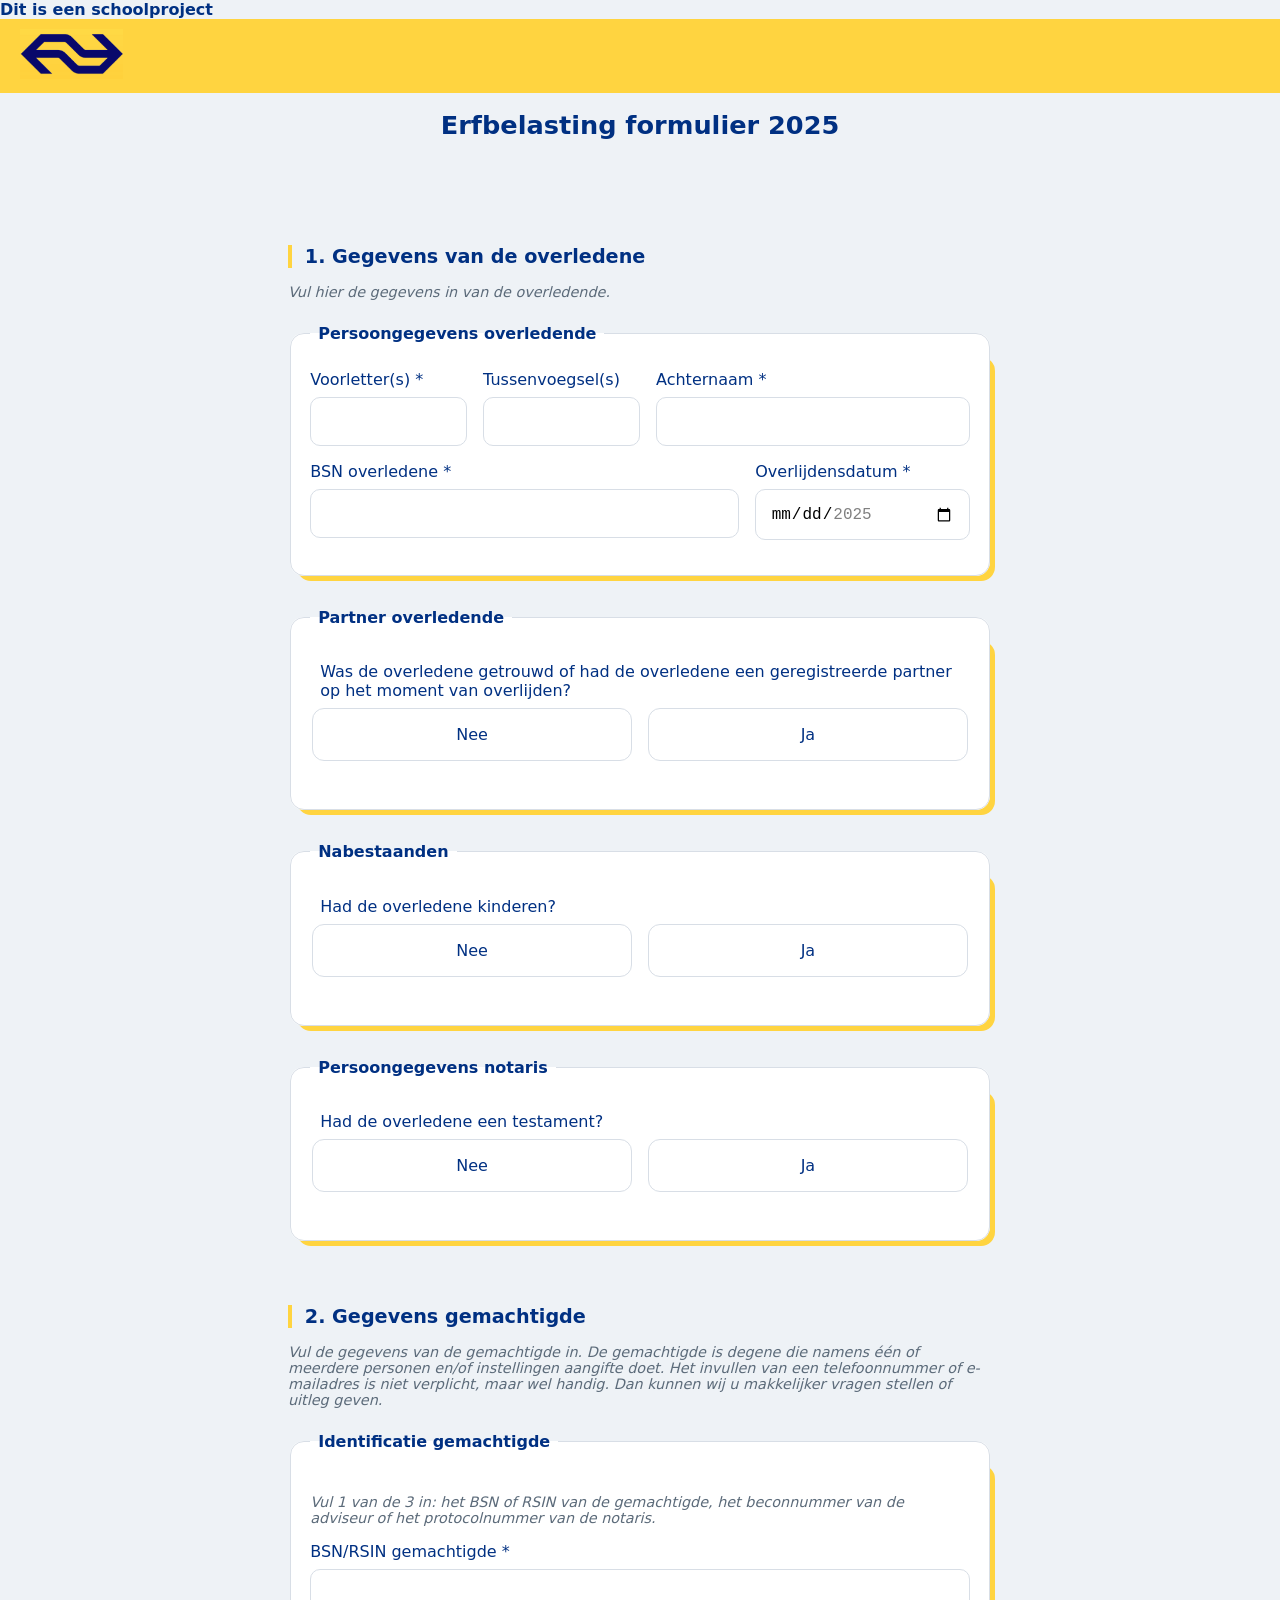
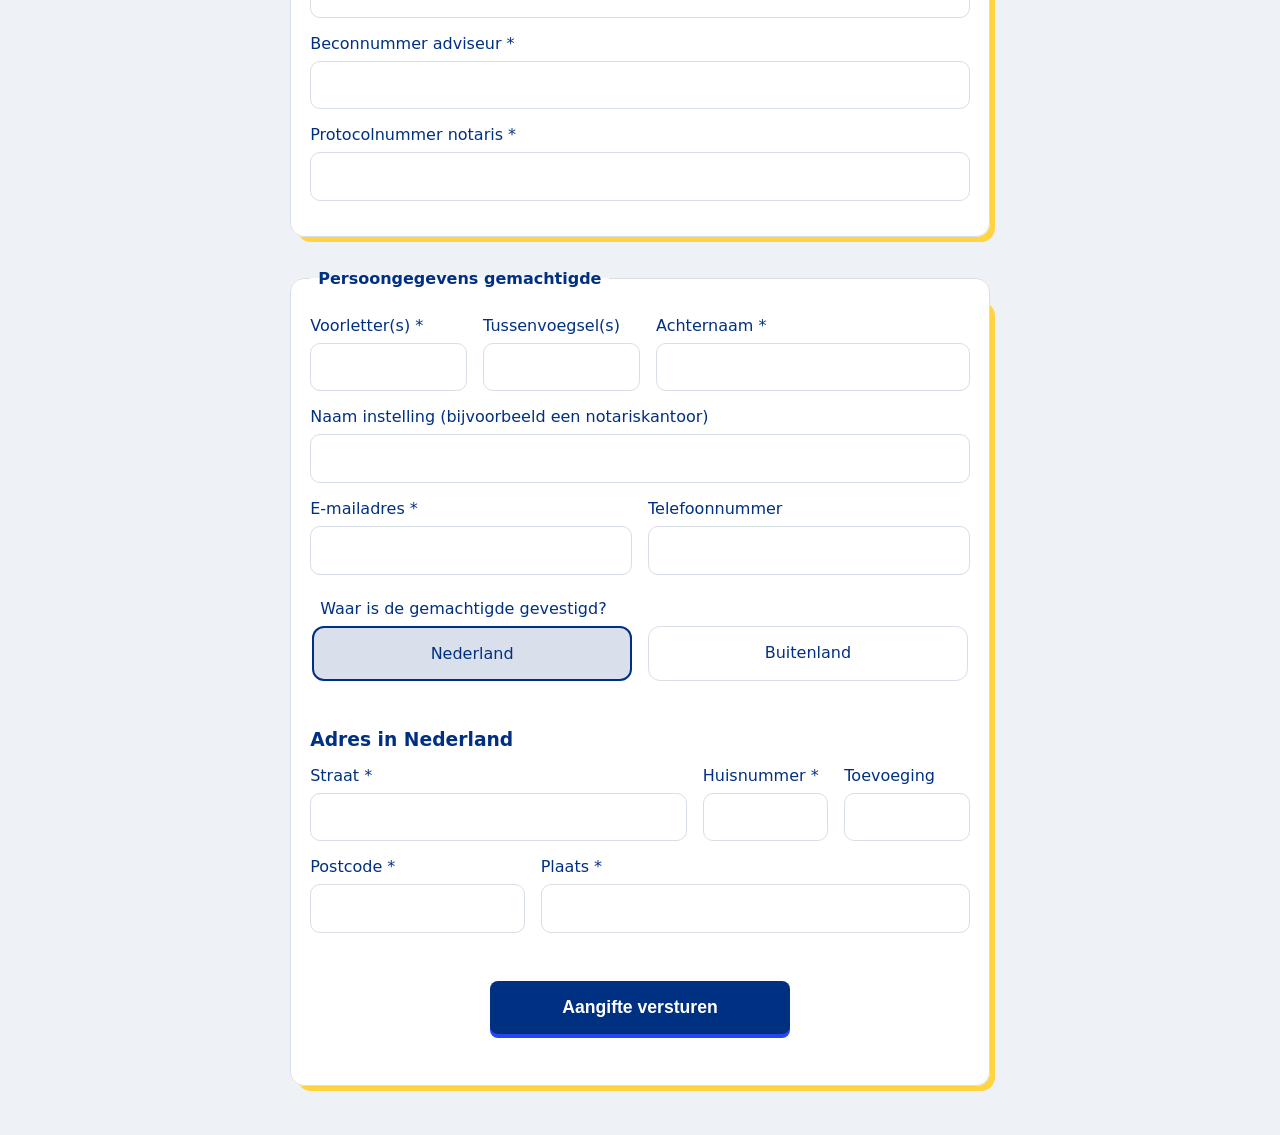
==== commit fc1754fe: "Js PE, validity" ====
--- a/index.html
+++ b/index.html
@@ -4,7 +4,7 @@
 <head>
     <meta charset="UTF-8">
     <meta name="viewport" content="width=device-width, initial-scale=1.0">
-    <title>Erfbelasting</title>
+    <title>Erfbelasting 2025</title>
 
     <link rel="stylesheet" href="style.css">
 </head>
@@ -74,7 +74,7 @@
                         overlijden?
                     </legend>
                     <label>
-                        <input type="radio" name="heeftPartner" value="Nee" required>
+                        <input type="radio" name="heeftPartner" value="Nee" data-required>
                         Nee
                     </label>
 
@@ -85,7 +85,7 @@
                 </fieldset>
 
                 <fieldset class="radio-group conditional-fields">
-                    <legend name="heeftNotarieleAkte" class="question">
+                    <legend name="heeftNotarieleAkte" class="question ">
                         Hadden de overledene en diens echtgenoot of geregistreerde partner huwelijkse of
                         partnerschapsvoorwaarden laten vastleggen in een notariële akte?
                     </legend>
@@ -126,7 +126,7 @@
                     <legend name="heeftKinderen" class="question">Had de overledene kinderen?</legend>
 
                     <label>
-                        <input type="radio" name="heeftKinderen" value="Nee" required>
+                        <input type="radio" name="heeftKinderen" value="Nee" data-required>
                         Nee
                     </label>
 
@@ -153,7 +153,7 @@
                 </fieldset>
 
                 <fieldset class="radio-group conditional-fields">
-                    <legend name="heeftKindZelfKind" class="question">Had dit overleden kind zelf kinderen?</legend>
+                    <legend name="heeftKindZelfKind" class="question">Had de overledene kleinkinderen?</legend>
 
                     <label>
                         <input type="radio" name="heeftKindZelfKind" value="Nee" data-required>
@@ -175,7 +175,7 @@
                     <legend name="heeftTestament" class="question">Had de overledene een testament?</legend>
 
                     <label>
-                        <input type="radio" name="heeftTestament" value="Nee" required>
+                        <input type="radio" name="heeftTestament" value="Nee" data-required>
                         Nee
                     </label>
 
@@ -185,8 +185,8 @@
                     </label>
                 </fieldset>
 
-                <fieldset class="conditional-fields" name="PersoongegevensNotaris"> 
-                    <fieldset class="protocol form-group"> 
+                <fieldset class="conditional-fields" name="PersoongegevensNotaris">
+                    <fieldset class="protocol form-group">
                         <label for="protocolNummerNotaris">Protocolnummer notaris</label>
                         <input type="number" id="protocolNummerNotaris" name="protocolNummerNotaris" data-required>
 
@@ -226,7 +226,7 @@
                 wel handig. Dan kunnen wij u
                 makkelijker vragen stellen of uitleg geven.</em>
 
-            <fieldset name="Identificatie-gemachtigde">
+            <fieldset name="Identificatie-gemachtigde" id="identificatie-sectie">
                 <legend>Identificatie gemachtigde</legend>
 
                 <p><em>Vul 1 van de 3 in: het BSN of RSIN van de gemachtigde, het beconnummer van de adviseur of het
@@ -237,21 +237,23 @@
                     <label for="bsnGemachtigde">
                         BSN/RSIN gemachtigde
                     </label>
-                    <input type="number" id="bsnGemachtigde" name="bsnGemachtigde">
+                    <input type="text" id="bsnGemachtigde" name="bsnGemachtigde" class="exclusive-input"
+                        pattern="[0-9]{9}" required>
                 </fieldset>
 
                 <fieldset class="form-group">
                     <label for="beconnummer">
                         Beconnummer adviseur
                     </label>
-                    <input type="number" id="beconnummer" name="beconnummer">
+                    <input type="text" id="beconnummer" name="beconnummer" class="exclusive-input">
                 </fieldset>
 
                 <fieldset class="form-group">
                     <label for="protocolnummerNotarisGemachtigde">
                         Protocolnummer notaris
                     </label>
-                    <input type="number" id="protocolnummerNotarisGemachtigde" name="protocolnummerNotarisGemachtigde">
+                    <input type="text" id="protocolnummerNotarisGemachtigde" name="protocolnummerNotarisGemachtigde"
+                        class="exclusive-input">
                 </fieldset>
 
             </fieldset>
@@ -284,53 +286,99 @@
                     <input type="text" id="naamInstelling" name="naamInstelling">
                 </fieldset>
 
-                <h3>Adres in Nederland</h3>
-
-                <fieldset class="form-group adress">
-                    <label for="straatGemachtigdeNL">Straat</label>
-                    <input type="text" id="straatGemachtigdeNL" name="straatGemachtigdeNL">
-
-                    <label for="huisnummerGemachtigdeNL">Huisnummer</label>
-                    <input type="text" id="huisnummerGemachtigdeNL" name="huisnummerGemachtigdeNL" pattern="[0-9]{4}"
-                        required>
-
-                    <label for="toevoegingGemachtigdeNL">Toevoeging</label>
-                    <input type="text" id="toevoegingGemachtigdeNL" name="toevoegingGemachtigdeNL">
-                </fieldset>
-
-                <fieldset class="form-group zipcode">
-                    <label for="postcodeGemachtigdeNL">Postcode</label>
-                    <input type="text" id="postcodeGemachtigdeNL" name="postcodeGemachtigdeNL" >
-
-                    <label for="woonplaatsGemachtigdeNL">Plaats</label>
-                    <input type="text" id="woonplaatsGemachtigdeNL" name="woonplaatsGemachtigdeNL">
-                </fieldset>
-
-                <h3>Adres in het buitenland</h3>
-
-                <fieldset class="form-group adress">
-                    <label for="straatGemachtigdeBuitenland">Straat</label>
-                    <input type="text" id="straatGemachtigdeBuitenland" name="straatGemachtigdeBuitenland">
-
-                    <label for="huisnummerGemachtigdeBuitenland">Huisnummer</label>
-                    <input type="text" id="huisnummerGemachtigdeBuitenland" name="huisnummerGemachtigdeBuitenland">
-
-                    <label for="landcodeGemachtigde">Landcode &#8505;</label>
-                    <input type="text" id="landcodeGemachtigde" name="landcodeGemachtigde" list="landcodes">
-                </fieldset>
-
-                <fieldset class="form-group zipcode">
-                    <label for="postcodeGemachtigdeBuitenland">Postcode</label>
-                    <input type="text" id="postcodeGemachtigdeBuitenland" name="postcodeGemachtigdeBuitenland">
-
-                    <label for="woonplaatsGemachtigdeBuitenland">Plaats</label>
-                    <input type="text" id="woonplaatsGemachtigdeBuitenland" name="woonplaatsGemachtigdeBuitenland">
-                </fieldset>
+                <div id="contact-info">
+
+                    <fieldset class="form-group">
+                        <label for="emailGemachtigde">E-mailadres</label>
+                        <input type="email" id="emailGemachtigde" name="emailGemachtigde" placeholder=" " required>
+                    </fieldset>
+
+                    <fieldset class="form-group">
+                        <label for="telefoonnummerGemachtigde">Telefoonnummer</label>
+                        <input type="tel" id="telefoonnummerGemachtigde" name="telefoonnummerGemachtigde">
+                    </fieldset>
+
+                </div>
+
+                <fieldset class="radio-group">
+                    <legend class="question">Waar is de gemachtigde gevestigd?</legend>
+                    <label>
+                        <input type="radio" name="locatieGemachtigde" value="NL" checked required>
+                        Nederland
+                    </label>
+                    <label>
+                        <input type="radio" name="locatieGemachtigde" value="Buitenland">
+                        Buitenland
+                    </label>
+                </fieldset>
+
+                <div id="section-adress-nl" class="conditional-fields">
+                    <h3>Adres in Nederland</h3>
+
+                    <fieldset class="form-group adress">
+                        <label for="straatGemachtigdeNL">Straat</label>
+                        <input type="text" id="straatGemachtigdeNL" name="straatGemachtigdeNL" placeholder=" "
+                            data-required>
+
+                        <label for="huisnummerGemachtigdeNL">Huisnummer</label>
+                        <input type="text" id="huisnummerGemachtigdeNL" name="huisnummerGemachtigdeNL" placeholder=" "
+                            pattern="[1-9][0-9]{0,4}" data-required>
+
+                        <label for="toevoegingGemachtigdeNL">Toevoeging</label>
+                        <input type="text" id="toevoegingGemachtigdeNL" name="toevoegingGemachtigdeNL" placeholder=" ">
+                    </fieldset>
+
+                    <fieldset class="form-group zipcode">
+                        <label for="postcodeGemachtigdeNL">Postcode</label>
+                        <input type="text" id="postcodeGemachtigdeNL" name="postcodeGemachtigdeNL" placeholder=" "
+                            pattern="[1-9][0-9]{3}\s?[A-Z]{2}" data-required title="BV: 1234AB">
+
+                        <label for="woonplaatsGemachtigdeNL">Plaats</label>
+                        <input type="text" id="woonplaatsGemachtigdeNL" name="woonplaatsGemachtigdeNL" placeholder=" "
+                            data-required>
+                    </fieldset>
+                </div>
+
+                <div id="section-adress-abroad" class="conditional-fields">
+                    <h3>Adres in het buitenland</h3>
+
+                    <fieldset class="form-group adress">
+                        <label for="straatGemachtigdeBuitenland">Straat</label>
+                        <input type="text" id="straatGemachtigdeBuitenland" name="straatGemachtigdeBuitenland"
+                            placeholder=" " data-required>
+
+                        <label for="huisnummerGemachtigdeBuitenland">Huisnummer</label>
+                        <input type="text" id="huisnummerGemachtigdeBuitenland" name="huisnummerGemachtigdeBuitenland"
+                            placeholder=" " pattern="[1-9][0-9]{0,4}" data-required>
+
+                        <label for="landcodeGemachtigde">Landcode &#8505;</label>
+                        <input type="text" id="landcodeGemachtigde" name="landcodeGemachtigde" list="landcodes"
+                            placeholder=" " data-required>
+                    </fieldset>
+                    <details>
+                        <summary>&#8505; Toelichting landcode</summary>
+                        <p> Bij de aangifte erfbelasting (en schenkbelasting) vraagt de Belastingdienst om een
+                            landcode
+                            om
+                            aan te geven waar bezittingen, schulden of erfgenamen zich bevinden. Deze code bestaat
+                            altijd
+                            uit 3 letters. Voor België is de code 'BEL'</p>
+                    </details>
+
+                    <fieldset class="form-group zipcode">
+                        <label for="postcodeGemachtigdeBuitenland">Postcode</label>
+                        <input type="text" id="postcodeGemachtigdeBuitenland" name="postcodeGemachtigdeBuitenland"
+                            placeholder=" " pattern="[1-9][0-9]{3}\s?[A-Z]{2}" data-required>
+
+                        <label for="woonplaatsGemachtigdeBuitenland">Plaats</label>
+                        <input type="text" id="woonplaatsGemachtigdeBuitenland" name="woonplaatsGemachtigdeBuitenland"
+                            placeholder=" " data-required>
+                    </fieldset>
+
+                </div>
+
 
                 <fieldset class="form-group">
-
-
-
                     <datalist id="landcodes">
                         <option value="AUT">Oostenrijk</option>
                         <option value="BEL">België</option>
@@ -351,7 +399,6 @@
                         <option value="LTU">Litouwen</option>
                         <option value="LUX">Luxemburg</option>
                         <option value="MLT">Malta</option>
-                        <option value="NLD">Nederland</option>
                         <option value="POL">Polen</option>
                         <option value="PRT">Portugal</option>
                         <option value="ROU">Roemenië</option>
@@ -360,32 +407,10 @@
                         <option value="ESP">Spanje</option>
                         <option value="SWE">Zweden</option>
                     </datalist>
-
-                    <details>
-                        <summary>&#8505; Toelichting landcode</summary>
-                        <p> Bij de aangifte erfbelasting (en schenkbelasting) vraagt de Belastingdienst om een landcode
-                            om
-                            aan te geven waar bezittingen, schulden of erfgenamen zich bevinden. Deze code bestaat
-                            altijd
-                            uit 3 letters. Voor Nederland is de code 'NLD'</p>
-                    </details>
-                </fieldset>
-
-                <fieldset class="form-group">
-                    <label for="telefoonnummerGemachtigde">Telefoonnummer</label>
-                    <input type="tel" id="telefoonnummerGemachtigde" name="telefoonnummerGemachtigde" >
-                </fieldset>
-
-                <fieldset class="form-group">
-                    <label for="emailGemachtigde">E-mailadres</label>
-                    <input type="email" id="emailGemachtigde" name="emailGemachtigde" placeholder="voorbeeld@123.nl"
-                        required>
-                </fieldset>
-
-            </fieldset>
-
-            <button type="submit">Aangifte versturen</button>
+                </fieldset>
+                <button type="submit">Aangifte versturen</button>
         </form>
+        
     </section>
 </body>
 <script src="script.js"></script>
--- a/style.css
+++ b/style.css
@@ -17,6 +17,7 @@
     margin: 0;
 }
 
+/* Error handling */
 input:user-invalid {
     background-color: rgba(238, 161, 161, 0.2);
     border: rgb(255, 89, 89) solid 1px;
@@ -26,7 +27,106 @@
     border: 1px solid var(--border-grey);
     background-color: white;
 }
-
+input[required]:focus,
+input[required]:not(:placeholder-shown) {
+    transition: border-color 0.2s, background-image 0.2s;
+}
+
+input[required]:not(:placeholder-shown):valid {
+    border-color: #2ecc71;
+    background-image: url("data:image/svg+xml,%3Csvg xmlns='http://www.w3.org/2000/svg' viewBox='0 0 24 24' fill='%232ecc71'%3E%3Cpath d='M9 16.17L4.83 12l-1.42 1.41L9 19 21 7l-1.41-1.41L9 16.17z'/%3E%3C/svg%3E");
+    background-repeat: no-repeat;
+    background-position: center right 0.8rem;
+    background-size: 1.2rem;
+}
+
+
+input[required]:focus:invalid {
+    border-color: #f39c12;
+    background-image: url("data:image/svg+xml,%3Csvg xmlns='http://www.w3.org/2000/svg' viewBox='0 0 24 24' fill='%23f39c12'%3E%3Cpath d='M11 15h2v2h-2zm0-8h2v6h-2zm.99-5C6.47 2 2 6.48 2 12s4.47 10 9.99 10C17.52 22 22 17.52 22 12S17.52 2 11.99 2zM12 20c-4.41 0-8-3.59-8-8s3.59-8 8-8 8 3.59 8 8-3.59 8-8 8z'/%3E%3C/svg%3E");
+    background-repeat: no-repeat;
+    background-position: center right 0.8rem;
+    background-size: 1.2rem;
+}
+
+/*  Verwijder feedback van niet-required velden */
+input:not([required]) {
+    background-image: none !important;
+    border-color: var(--border-grey);
+}
+
+fieldset[name="Partner-overledende"]:has(input[name="heeftPartner"][value="Nee"]:checked)>fieldset:not(:first-of-type) {
+    opacity: 0.4;
+    pointer-events: none;
+}
+
+fieldset[name="Nabestaanden"]:has(input[name="heeftKinderen"][value="Nee"]:checked)>fieldset:not(:first-of-type) {
+    opacity: 0.4;
+    pointer-events: none;
+}
+
+fieldset[name="Nabestaanden"]:has(input[name="heeftKinderen"][value="Ja"]:checked):has(input[name="isKindEerderOverleden"][value="Nee"]:checked)>fieldset:nth-of-type(3) {
+    opacity: 0.4;
+    pointer-events: none;
+}
+
+
+fieldset[name="Persoongegevens-notaris"]:has(input[name="heeftTestament"][value="Nee"]:checked)>fieldset:not(:first-of-type) {
+    opacity: 0.4;
+    pointer-events: none;
+}
+
+/* De styling voor wanneer een veld gedeactiveerd is */
+.exclusive-input:disabled {
+    opacity: 0.4;
+    /* cursor: not-allowed; */
+    transition: opacity 0.3s ease;
+}
+
+/* De basis-stijl voor de fieldsets */
+fieldset[name] {
+    position: relative; /* Nodig om het vinkje te positioneren */
+    transition: border-color 0.4s ease;
+}
+
+.form-group:has(input:disabled) {
+    opacity: 0.4;
+}
+
+fieldset[name]:not([name="PersoongegevensNotaris"]).is-complete::after {
+    content: '';
+    position: absolute;
+    top: -30px;
+    right: -16px;
+    width: 30px;
+    height: 30px;
+    background-color: #66ca7d;
+    background-image: url("data:image/svg+xml,%3Csvg xmlns='http://www.w3.org/2000/svg' viewBox='0 0 24 24' fill='white'%3E%3Cpath d='M9 16.17L4.83 12l-1.42 1.41L9 19 21 7l-1.41-1.41L9 16.17z'/%3E%3C/svg%3E");
+    background-size: 16px;
+    background-repeat: no-repeat;
+    background-position: center;
+    border-radius: 50%;
+    border: 2px solid white;
+    box-shadow: 0 2px 5px rgba(0,0,0,0.1);
+    
+    animation: popIn 0.5s cubic-bezier(0.175, 0.885, 0.32, 1.275);
+}
+
+
+@keyframes popIn {
+    0% { transform: scale(0) rotate(-20deg); opacity: 0; }
+    100% { transform: scale(1) rotate(0deg); opacity: 1; }
+}
+
+/* De foutmelding styling  */
+.radio-group.invalid-radio {
+    border: 1px solid #d93025;
+    padding: 10px;
+    background-color: #fff8f8;
+    animation: shake 0.2s ease-in-out;
+}
+
+/* General styling /////////////////////////////////////////////////////////////////*/
 body {
     font-family: system-ui, -apple-system, sans-serif;
     background-color: var(--light-grey);
@@ -54,7 +154,7 @@
 section {
     padding: 1.5rem;
 }
-
+/* Form styling /////////////////////////////////////////////////////////////// */
 form>fieldset {
     position: relative;
     border-radius: 14px;
@@ -175,6 +275,7 @@
     margin-bottom: 1rem;
     border-left: 4px solid var(--ns-yellow);
     padding-left: 0.8rem;
+    margin-top: 4rem;
 }
 
 em {
@@ -192,26 +293,7 @@
 
 
 
-fieldset[name="Partner-overledende"]:has(input[name="heeftPartner"][value="Nee"]:checked)>fieldset:not(:first-of-type) {
-    opacity: 0.4;
-    pointer-events: none;
-}
-
-fieldset[name="Nabestaanden"]:has(input[name="heeftKinderen"][value="Nee"]:checked)>fieldset:not(:first-of-type) {
-    opacity: 0.4;
-    pointer-events: none;
-}
-
-fieldset[name="Nabestaanden"]:has(input[name="heeftKinderen"][value="Ja"]:checked):has(input[name="isKindEerderOverleden"][value="Nee"]:checked)>fieldset:nth-of-type(3) {
-    opacity: 0.4;
-    pointer-events: none;
-}
-
-
-fieldset[name="Persoongegevens-notaris"]:has(input[name="heeftTestament"][value="Nee"]:checked)>fieldset:not(:first-of-type) {
-    opacity: 0.4;
-    pointer-events: none;
-}
+
 
 details>p {
     padding-block: 1rem
@@ -256,6 +338,10 @@
     margin-bottom: 1.2rem;
 }
 
+summary {
+    cursor: pointer;
+}
+
 fieldset[name="Persoongegevens-overledene"] {
     display: grid;
 
@@ -304,6 +390,16 @@
 
 }
 
+#contact-info{
+    display: grid;
+
+    @media (min-width: 720px) {
+        display: grid;
+        grid-template-columns: 1fr 1fr;
+        gap: 0 1rem;
+    }
+}
+
 
 .form-group {
     margin: 0;
@@ -312,9 +408,29 @@
     display: grid;
 
 }
+/* Standaard zijn velden zichtbaar voor als JS uitstaat */
 .conditional-fields {
+    display: grid; 
+    transition: opacity 0.3s ease;
+}
+
+/* Alleen als JavaScript actief is (we voegen straks een class 'js-enabled' toe), 
+   mogen de velden verborgen worden */
+.js-enabled .conditional-fields {
     display: none;
 }
+
+/* Als JS aanstaat EN de sectie moet zichtbaar zijn */
+.js-enabled .conditional-fields.is-visible {
+    display: grid;
+}
+
+.conditional-fields h3 {
+    order: -1; 
+    width: 100%;
+    margin-bottom: 1rem;
+}
+
 
 /* Een klasse om ze via JS te tonen */
 .is-visible {
@@ -329,11 +445,11 @@
 @media (min-width: 720px) {
 
 
-    .name-fields label,
+    /* .name-fields label,
     .adress label,
     .zipcode , .protocol label {
         grid-row: 1;
-    }
+    } */
 
     .name-fields input,
     .adress input,
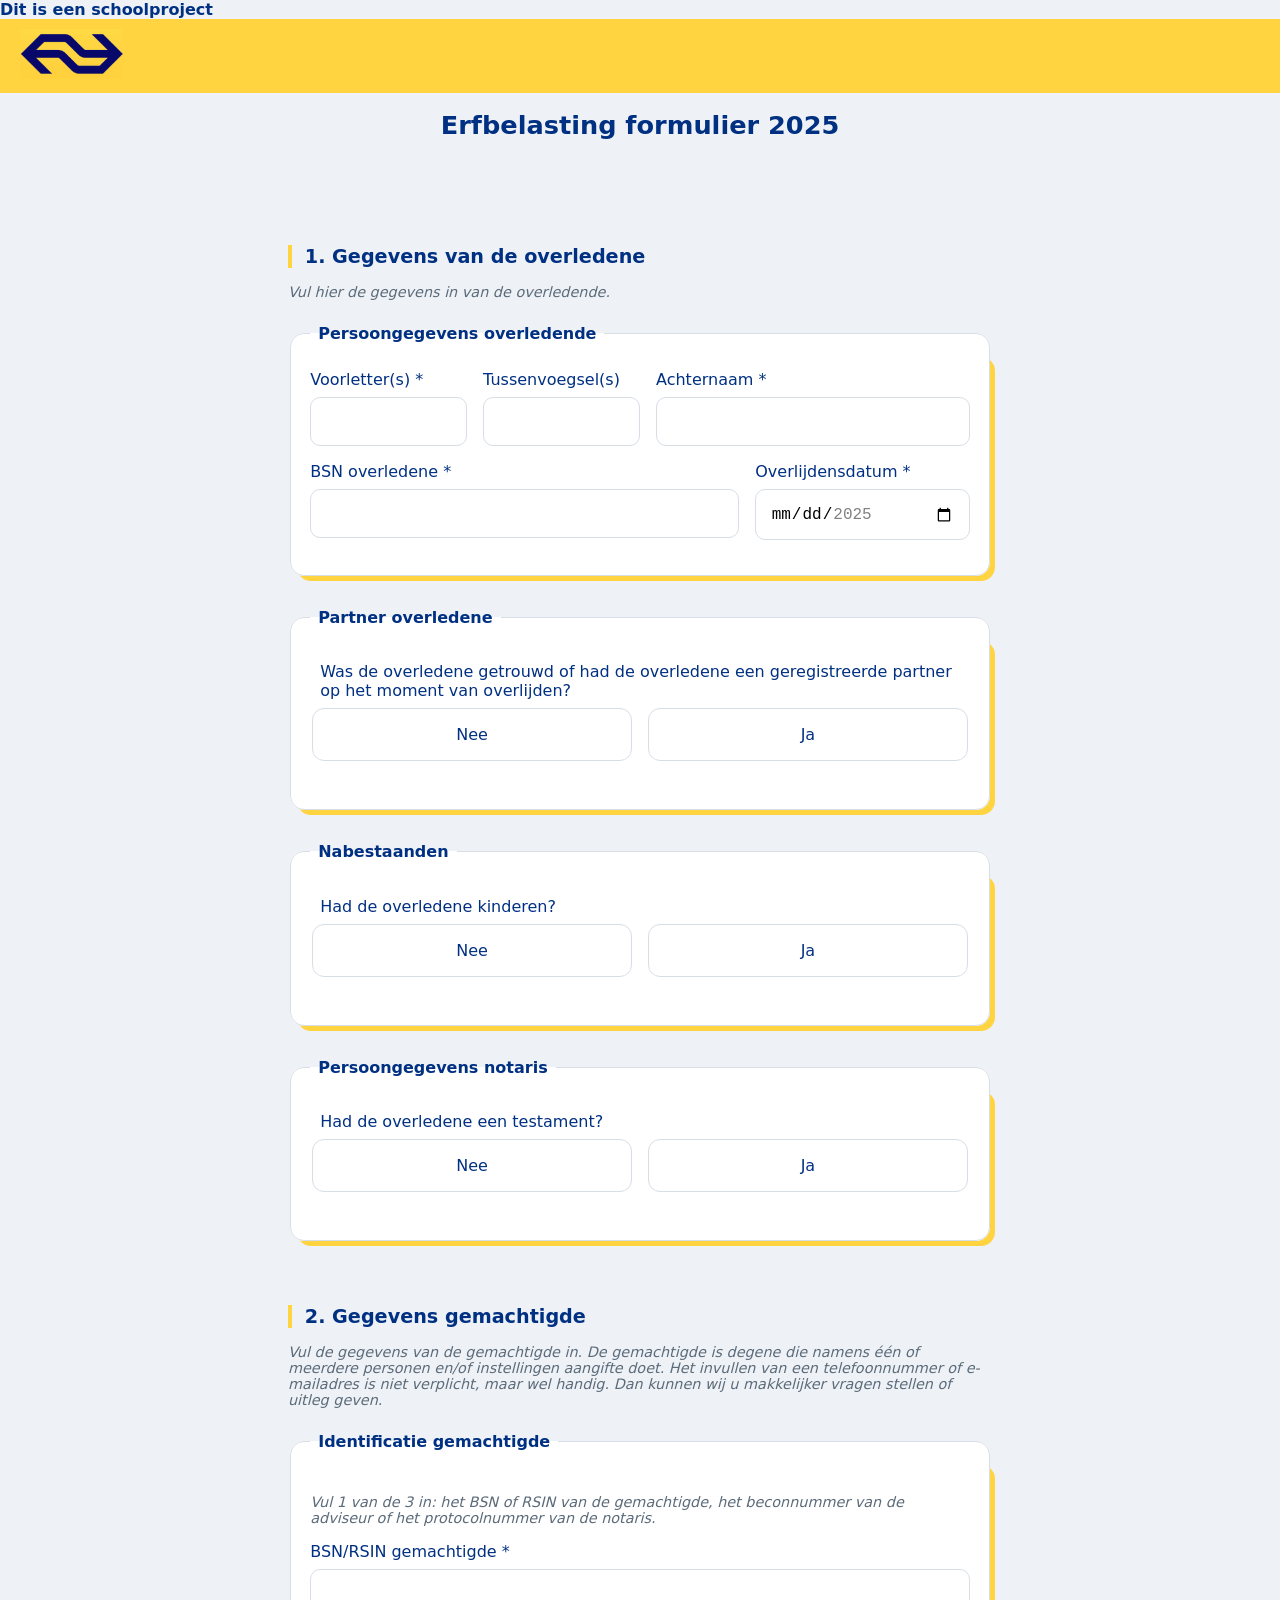
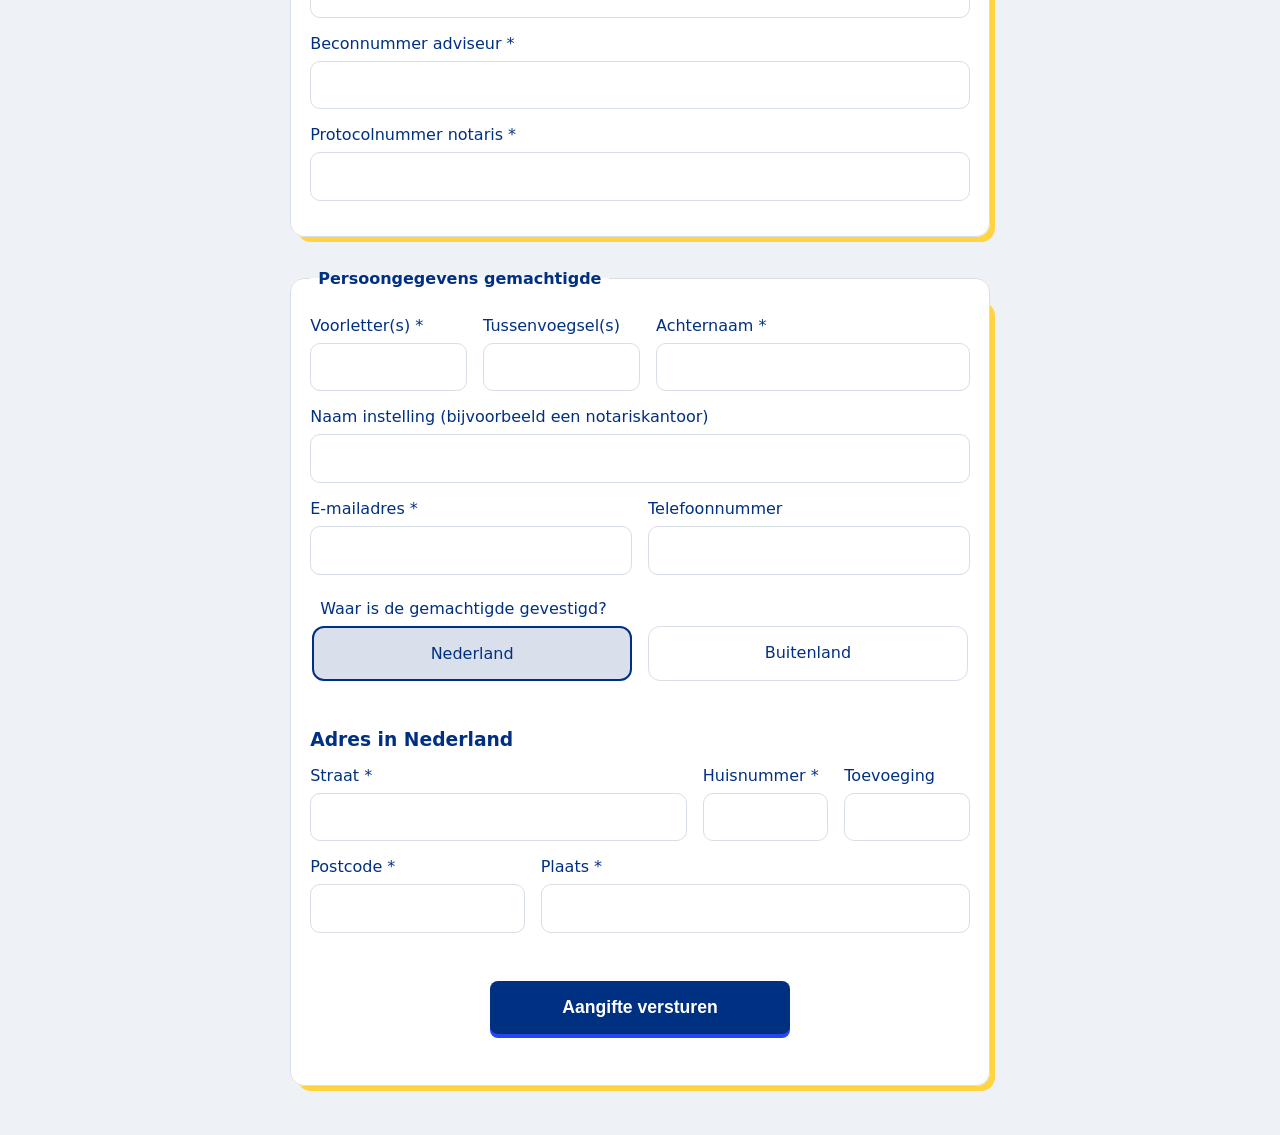
==== commit e9ac94ba: "radio button fix" ====
--- a/index.html
+++ b/index.html
@@ -19,10 +19,10 @@
     <h1>Erfbelasting formulier 2025</h1>
 
     <section>
-        <form action="">
+        <form action="" >
             <h2>1. Gegevens van de overledene</h2>
             <em>Vul hier de gegevens in van de overledende.</em>
-            <fieldset name="Persoongegevens-overledende">
+            <fieldset name="Persoongegevens-overledene">
                 <legend>Persoongegevens overledende</legend>
 
                 <fieldset class="form-group name-fields">
@@ -65,8 +65,8 @@
 
             </fieldset>
 
-            <fieldset name="Partner-overledende">
-                <legend>Partner overledende</legend>
+            <fieldset name="Partner-overledene">
+                <legend>Partner overledene</legend>
 
                 <fieldset class="radio-group">
                     <legend name="heeftPartner" class="question">
@@ -74,7 +74,7 @@
                         overlijden?
                     </legend>
                     <label>
-                        <input type="radio" name="heeftPartner" value="Nee" data-required>
+                        <input type="radio" name="heeftPartner" value="Nee" required>
                         Nee
                     </label>
 
@@ -126,7 +126,7 @@
                     <legend name="heeftKinderen" class="question">Had de overledene kinderen?</legend>
 
                     <label>
-                        <input type="radio" name="heeftKinderen" value="Nee" data-required>
+                        <input type="radio" name="heeftKinderen" value="Nee" required>
                         Nee
                     </label>
 
@@ -175,7 +175,7 @@
                     <legend name="heeftTestament" class="question">Had de overledene een testament?</legend>
 
                     <label>
-                        <input type="radio" name="heeftTestament" value="Nee" data-required>
+                        <input type="radio" name="heeftTestament" value="Nee" required>
                         Nee
                     </label>
 
--- a/style.css
+++ b/style.css
@@ -55,7 +55,7 @@
     border-color: var(--border-grey);
 }
 
-fieldset[name="Partner-overledende"]:has(input[name="heeftPartner"][value="Nee"]:checked)>fieldset:not(:first-of-type) {
+fieldset[name="Partner-overledene"]:has(input[name="heeftPartner"][value="Nee"]:checked)>fieldset:not(:first-of-type) {
     opacity: 0.4;
     pointer-events: none;
 }
@@ -252,8 +252,11 @@
 }
 
 .radio-group input[type="radio"] {
-    display: none;
-}
+    position: absolute;
+    opacity: 0;
+    pointer-events: none;
+}
+
 
 .radio-group label:hover {
     border-color: var(--ns-blue);
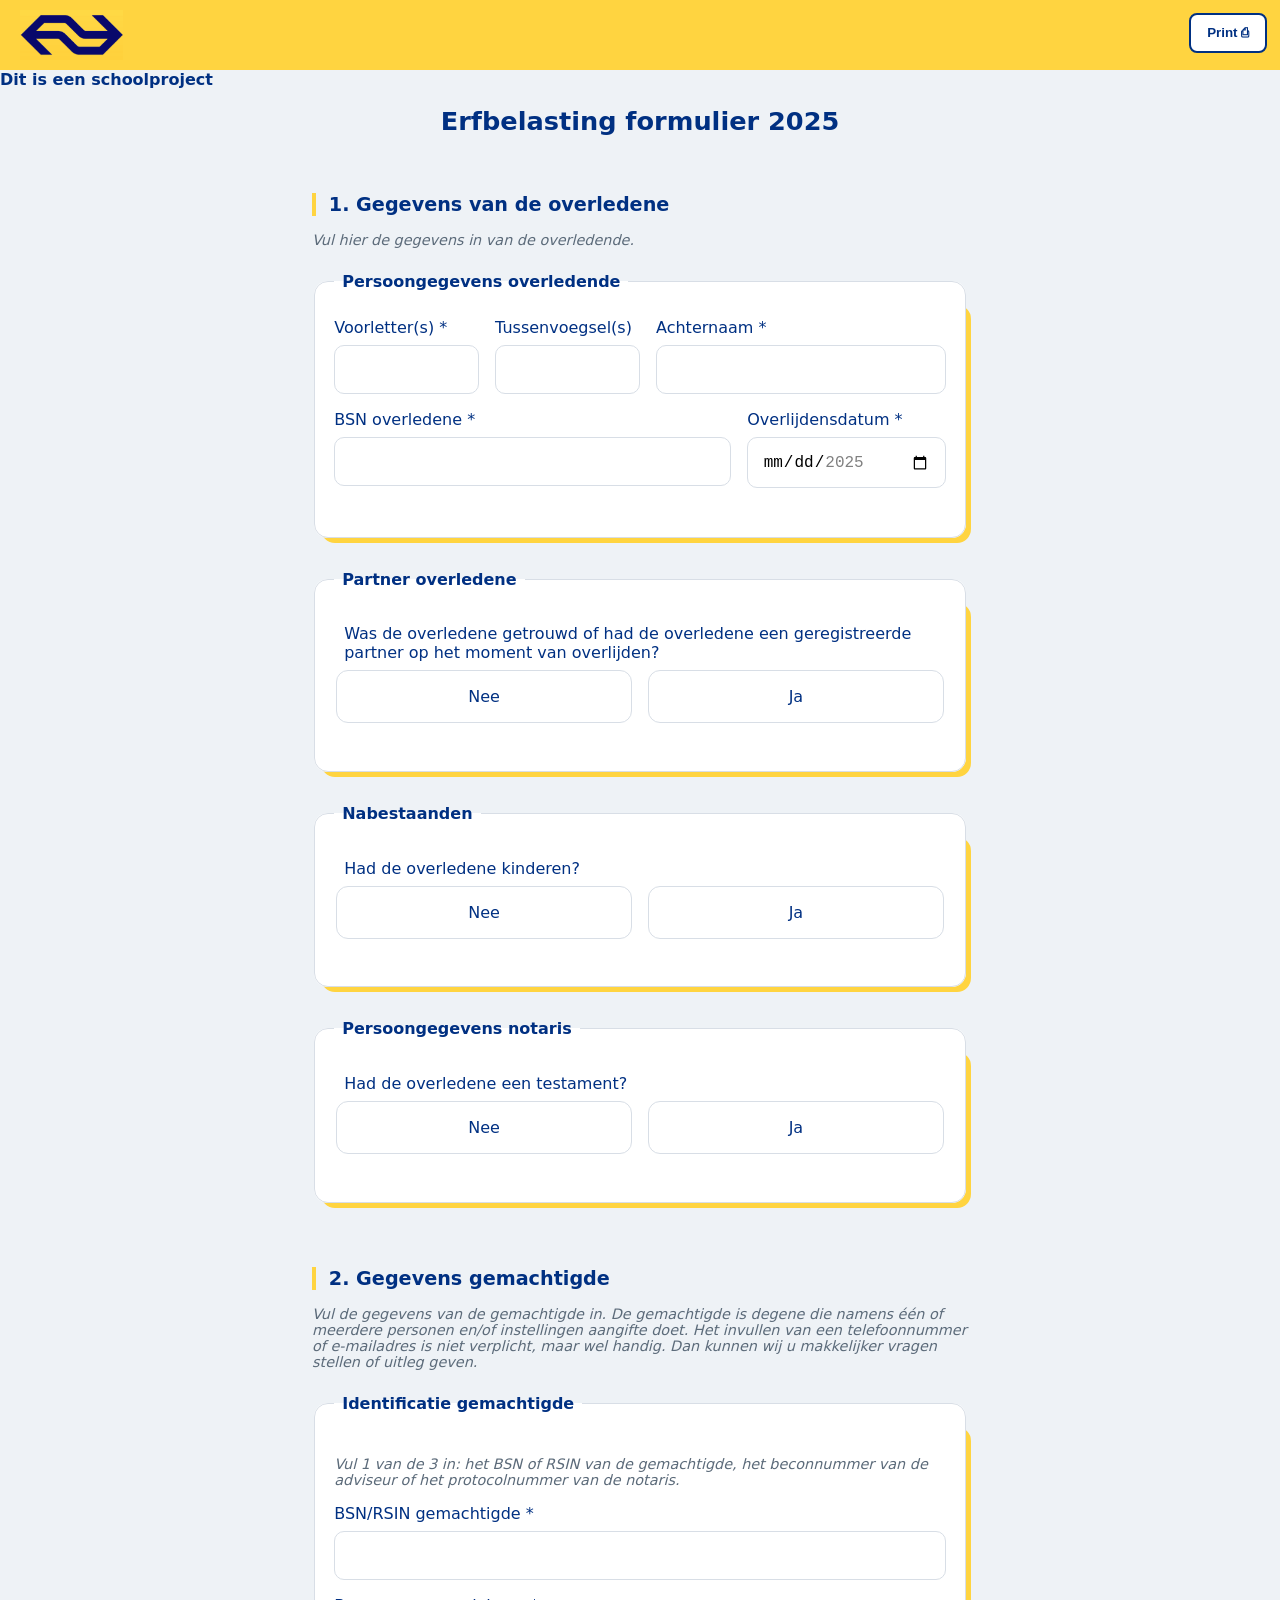
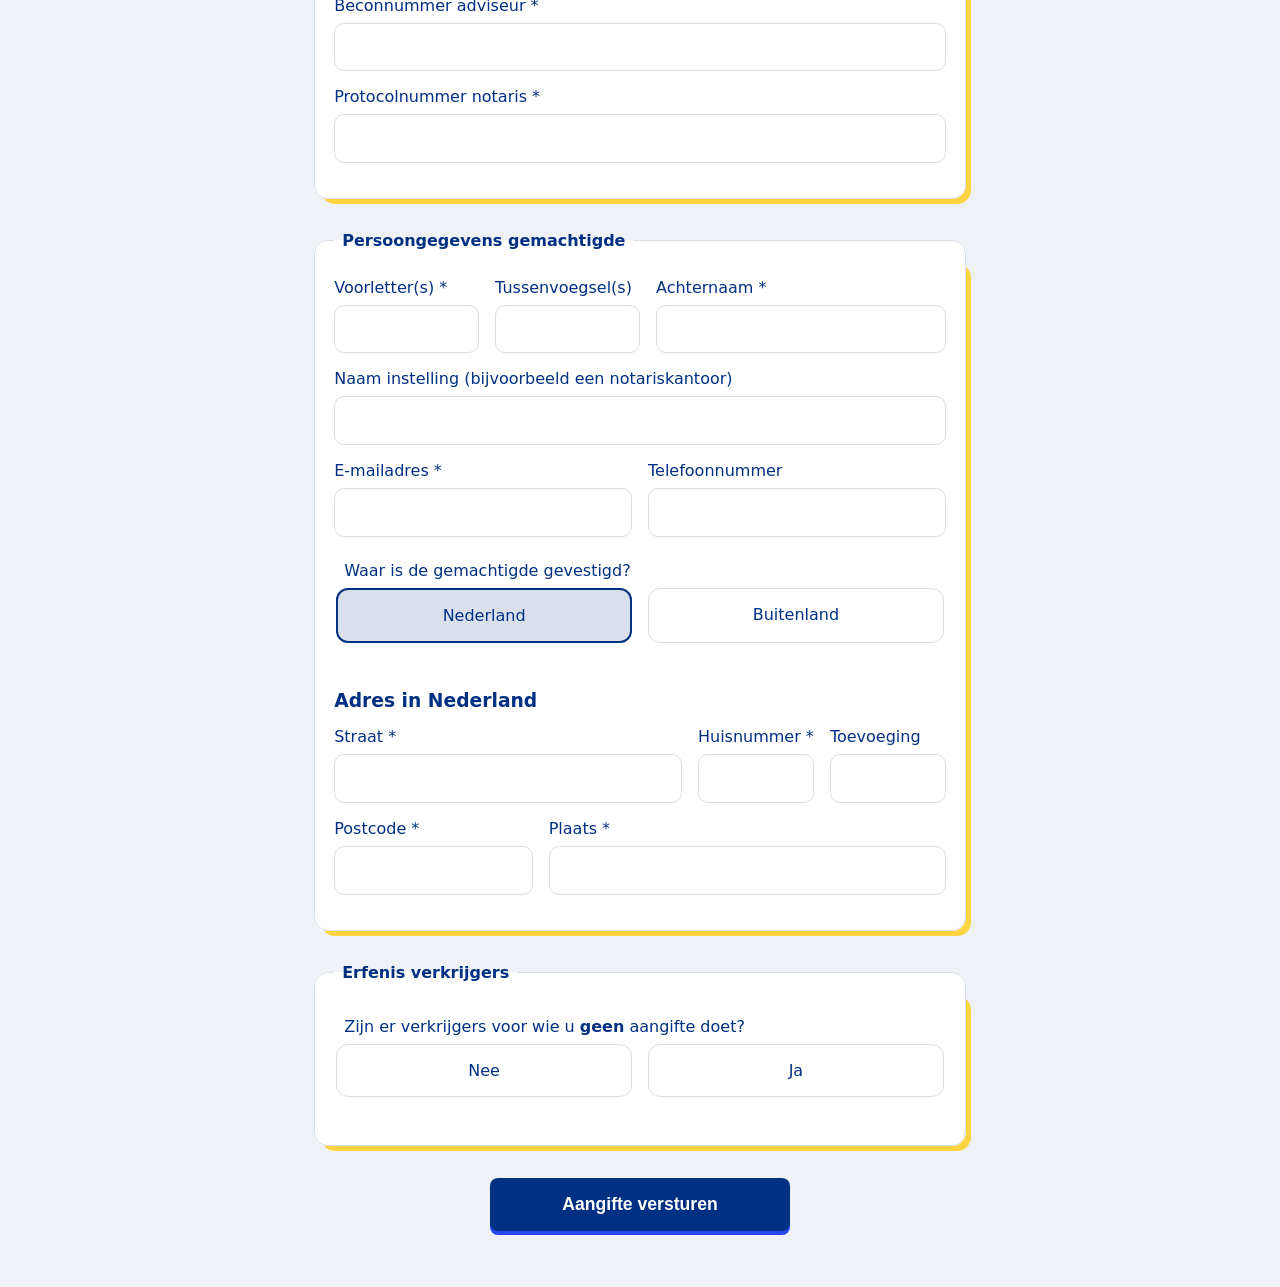
==== commit 914ec904: "help" ====
--- a/index.html
+++ b/index.html
@@ -9,23 +9,27 @@
     <link rel="stylesheet" href="style.css">
 </head>
 
-<body>
-    <strong>Dit is een schoolproject</strong>
+<body>  
 
     <header>
         <img src="images/NS-logo-geel.png">
+        <img src="images/zwartwitLogo.png" style="display: none;">
+        <button type="button" id="printBtn" class="secondary-button">Print	
+&#9113;</button>
     </header>
-
-    <h1>Erfbelasting formulier 2025</h1>
+    <strong>Dit is een schoolproject</strong>
+
+    <h1>Erfbelasting formulier 2025</h1>        
+
 
     <section>
-        <form action="" >
+        <form action="">
             <h2>1. Gegevens van de overledene</h2>
             <em>Vul hier de gegevens in van de overledende.</em>
             <fieldset name="Persoongegevens-overledene">
                 <legend>Persoongegevens overledende</legend>
 
-                <fieldset class="form-group name-fields">
+                <fieldset class="form-group name-fields">   
                     <label for="voorlettersOverledene">Voorletter(s)
                     </label>
                     <input type="text" id="voorlettersOverledene" name="voorlettersOverledene" aria-label="Voorletters"
@@ -45,10 +49,11 @@
                 <div class="input-field-container">
                     <div class="input-wrapper">
                         <fieldset class="form-group">
-                            <label for="BSNoverledende">
+                            <label for="bsnOverledende">
                                 BSN overledene
                             </label>
-                            <input type="text" id="BSNoverledende" name="BSNoverledende" pattern="[0-9]{9}" required>
+                            <input type="text" id="bsnOverledende" name="bsnOverledende" pattern="[0-9]{9}" required>
+                            <span id="bsn-melding" style="display:block; font-size: 0.8em; margin-bottom: 1rem;"></span>
                         </fieldset>
                     </div>
                     <fieldset class="form-group">
@@ -312,7 +317,7 @@
                     </label>
                 </fieldset>
 
-                <div id="section-adress-nl" class="conditional-fields">
+                <div id="sectie-adres-nl" class="conditional-fields">
                     <h3>Adres in Nederland</h3>
 
                     <fieldset class="form-group adress">
@@ -339,7 +344,7 @@
                     </fieldset>
                 </div>
 
-                <div id="section-adress-abroad" class="conditional-fields">
+                <div id="sectie-adres-buitenland" class="conditional-fields">
                     <h3>Adres in het buitenland</h3>
 
                     <fieldset class="form-group adress">
@@ -408,11 +413,254 @@
                         <option value="SWE">Zweden</option>
                     </datalist>
                 </fieldset>
-                <button type="submit">Aangifte versturen</button>
+
+            </fieldset>
+
+
+            <fieldset name="erfenisVerkrijgers" id="verkrijgersContainer">
+                <legend>Erfenis verkrijgers</legend>
+
+                <fieldset class="radio-group">
+                    <legend name="heeftVerkrijger" class="question"> Zijn er verkrijgers voor wie u
+                        <strong>geen</strong> aangifte doet?
+                    </legend>
+                    <label><input type="radio" name="heeftVerkrijger" value="Nee" required> Nee</label>
+                    <label><input type="radio" name="heeftVerkrijger" value="Ja"> Ja</label>
+                </fieldset>
+                <div id="verkrijgersSectie" class="conditional-fields">
+                    <div id="verkrijgersLijst">
+
+                        <fieldset class="verkrijger-item" data-index="1">
+
+                            <legend>Verkrijger 1</legend>
+                            <div class="name-fields">
+                                <label for="voorlettersVerkrijger1">Voorletter(s)</label>
+                                <input type="text" id="voorlettersVerkrijger1" name="voorlettersVerkrijger[]" required>
+
+                                <label for="tussenvoegselVerkrijger1">Tussenvoegsel(s)</label>
+                                <input type="text" id="tussenvoegselVerkrijger1" name="tussenvoegselVerkrijger[]">
+
+                                <label for="achternaamVerkrijger1">Achternaam</label>
+                                <input type="text" id="achternaamVerkrijger1" name="achternaamVerkrijger[]" required>
+                            </div>
+                            <div class="form-group">
+                                <label for="bsnVerkrijger1">BSN verkrijger (optioneel)</label>
+                                <input type="text" id="bsnVerkrijger1" name="bsnVerkrijger[]" pattern="[0-9]{9}">
+                            </div>
+
+                            <fieldset class="radio-group">
+                                <legend name="heeftHeleVermogen" class="question">Krijgt deze verkrijger waarvoor u geen
+                                    aangifte
+                                    doet het hele
+                                    vermogen?</legend>
+
+                                <label>
+                                    <input type="radio" name="heeftHeleVermogen" value="Nee" required>
+                                    Nee
+                                </label>
+
+                                <label>
+                                    <input type="radio" name="heeftHeleVermogen" value="Ja">
+                                    Ja
+                                </label>
+                            </fieldset>
+
+                            <fieldset class="radio-group">
+                                <legend name="heeftWettelijkErfdeel" class="question">
+                                    Doet deze verkrijger een beroep op diens legitieme portie
+                                    (wettelijke erfdeel)?
+                                </legend>
+
+                                <label>
+                                    <input type="radio" name="heeftWettelijkErfdeel" value="Nee" data-required>
+                                    Nee
+                                </label>
+
+                                <label>
+                                    <input type="radio" name="heeftWettelijkErfdeel" value="Ja">
+                                    Ja
+                                </label>
+
+                            </fieldset>
+                        </fieldset>
+
+
+
+
+
+                        <fieldset class="verkrijger-item" data-index="2">
+
+                            <legend>Verkrijger 2</legend>
+                            <div class="name-fields">
+                                <label for="voorlettersVerkrijger2">Voorletter(s)</label>
+                                <input type="text" id="voorlettersVerkrijger2" name="voorlettersVerkrijger[]" required>
+
+                                <label for="tussenvoegselVerkrijger1">Tussenvoegsel(s)</label>
+                                <input type="text" id="tussenvoegselVerkrijger2" name="tussenvoegselVerkrijger[]">
+
+                                <label for="achternaamVerkrijger1">Achternaam</label>
+                                <input type="text" id="achternaamVerkrijger2" name="achternaamVerkrijger[]" required>
+                            </div>
+                            <div class="form-group">
+                                <label for="bsnVerkrijger1">BSN verkrijger (optioneel)</label>
+                                <input type="text" id="bsnVerkrijger2" name="bsnVerkrijger[]" pattern="[0-9]{9}">
+                            </div>
+
+                            <fieldset class="radio-group">
+                                <legend name="heeftHeleVermogen" class="question">Krijgt deze verkrijger waarvoor u geen
+                                    aangifte
+                                    doet het hele
+                                    vermogen?</legend>
+
+                                <label>
+                                    <input type="radio" name="heeftHeleVermogen" value="Nee" required>
+                                    Nee
+                                </label>
+
+                                <label>
+                                    <input type="radio" name="heeftHeleVermogen" value="Ja">
+                                    Ja
+                                </label>
+                            </fieldset>
+
+                            <fieldset class="radio-group">
+                                <legend name="heeftWettelijkErfdeel" class="question">
+                                    Doet deze verkrijger een beroep op diens legitieme portie
+                                    (wettelijke erfdeel)?
+                                </legend>
+
+                                <label>
+                                    <input type="radio" name="heeftWettelijkErfdeel" value="Nee" data-required>
+                                    Nee
+                                </label>
+
+                                <label>
+                                    <input type="radio" name="heeftWettelijkErfdeel" value="Ja">
+                                    Ja
+                                </label>
+
+                            </fieldset>
+                        </fieldset>
+                        <fieldset class="verkrijger-item" data-index="3">
+
+                            <legend>Verkrijger 3</legend>
+                            <div class="name-fields">
+                                <label for="voorlettersVerkrijger3">Voorletter(s)</label>
+                                <input type="text" id="voorlettersVerkrijger3" name="voorlettersVerkrijger[]" required>
+
+                                <label for="tussenvoegselVerkrijger1">Tussenvoegsel(s)</label>
+                                <input type="text" id="tussenvoegselVerkrijger3" name="tussenvoegselVerkrijger[]">
+
+                                <label for="achternaamVerkrijger1">Achternaam</label>
+                                <input type="text" id="achternaamVerkrijger3" name="achternaamVerkrijger[]" required>
+                            </div>
+                            <div class="form-group">
+                                <label for="bsnVerkrijger1">BSN verkrijger (optioneel)</label>
+                                <input type="text" id="bsnVerkrijger3" name="bsnVerkrijger[]" pattern="[0-9]{9}">
+                            </div>
+
+                            <fieldset class="radio-group">
+                                <legend name="heeftHeleVermogen" class="question">Krijgt deze verkrijger waarvoor u geen
+                                    aangifte
+                                    doet het hele
+                                    vermogen?</legend>
+
+                                <label>
+                                    <input type="radio" name="heeftHeleVermogen" value="Nee" required>
+                                    Nee
+                                </label>
+
+                                <label>
+                                    <input type="radio" name="heeftHeleVermogen" value="Ja">
+                                    Ja
+                                </label>
+                            </fieldset>
+
+                            <fieldset class="radio-group">
+                                <legend name="heeftWettelijkErfdeel" class="question">
+                                    Doet deze verkrijger een beroep op diens legitieme portie
+                                    (wettelijke erfdeel)?
+                                </legend>
+
+                                <label>
+                                    <input type="radio" name="heeftWettelijkErfdeel" value="Nee" data-required>
+                                    Nee
+                                </label>
+
+                                <label>
+                                    <input type="radio" name="heeftWettelijkErfdeel" value="Ja">
+                                    Ja
+                                </label>
+
+                            </fieldset>
+                        </fieldset>
+                        <fieldset class="verkrijger-item" data-index="4">
+
+                            <legend>Verkrijger 4</legend>
+                            <div class="name-fields">
+                                <label for="voorlettersVerkrijger4">Voorletter(s)</label>
+                                <input type="text" id="voorlettersVerkrijger4" name="voorlettersVerkrijger[]" required>
+
+                                <label for="tussenvoegselVerkrijger4">Tussenvoegsel(s)</label>
+                                <input type="text" id="tussenvoegselVerkrijger4" name="tussenvoegselVerkrijger[]">
+
+                                <label for="achternaamVerkrijger1">Achternaam</label>
+                                <input type="text" id="achternaamVerkrijger4" name="achternaamVerkrijger[]" required>
+                            </div>
+                            <div class="form-group">
+                                <label for="bsnVerkrijger4">BSN verkrijger (optioneel)</label>
+                                <input type="text" id="bsnVerkrijger4" name="bsnVerkrijger[]" pattern="[0-9]{9}">
+                            </div>
+
+                            <fieldset class="radio-group">
+                                <legend name="heeftHeleVermogen" class="question">Krijgt deze verkrijger waarvoor u geen
+                                    aangifte
+                                    doet het hele
+                                    vermogen?</legend>
+
+                                <label>
+                                    <input type="radio" name="heeftHeleVermogen" value="Nee" required>
+                                    Nee
+                                </label>
+
+                                <label>
+                                    <input type="radio" name="heeftHeleVermogen" value="Ja">
+                                    Ja
+                                </label>
+                            </fieldset>
+
+                            <fieldset class="radio-group">
+                                <legend name="heeftWettelijkErfdeel" class="question">
+                                    Doet deze verkrijger een beroep op diens legitieme portie
+                                    (wettelijke erfdeel)?
+                                </legend>
+
+                                <label>
+                                    <input type="radio" name="heeftWettelijkErfdeel" value="Nee" data-required>
+                                    Nee
+                                </label>
+
+                                <label>
+                                    <input type="radio" name="heeftWettelijkErfdeel" value="Ja">
+                                    Ja
+                                </label>
+
+                            </fieldset>
+                        </fieldset>
+
+                    </div>
+                    <hr>
+
+                    <button type="button" id="addVerkrijgerBtn" class="secondary-button">+ Voeg nog een verkrijger
+                        toe</button>
+                </div>
+            </fieldset>
+
+            <button type="submit" href="overview.html">Aangifte versturen</button>
         </form>
-        
+
     </section>
 </body>
-<script src="script.js"></script>
+    <script src="script.js"></script>
 
 </html>
--- a/style.css
+++ b/style.css
@@ -7,9 +7,11 @@
     --border-grey: #d8dee6;
 }
 
-/* *,*::before, *::after {
+*,
+*::before,
+*::after {
     box-sizing: border-box;
-} */
+}
 
 input,
 button,
@@ -17,16 +19,33 @@
     margin: 0;
 }
 
-/* Error handling */
+
+
+
+
+
+
+
+
+
+
+
+
+
+
+
+
+/* *MARK: Error handling */
 input:user-invalid {
     background-color: rgba(238, 161, 161, 0.2);
-    border: rgb(255, 89, 89) solid 1px;
+    border: rgb(255, 165, 165) solid 1px;
 }
 
 input:not(:required) {
     border: 1px solid var(--border-grey);
     background-color: white;
 }
+
 input[required]:focus,
 input[required]:not(:placeholder-shown) {
     transition: border-color 0.2s, background-image 0.2s;
@@ -43,6 +62,7 @@
 
 input[required]:focus:invalid {
     border-color: #f39c12;
+    background-color: white;
     background-image: url("data:image/svg+xml,%3Csvg xmlns='http://www.w3.org/2000/svg' viewBox='0 0 24 24' fill='%23f39c12'%3E%3Cpath d='M11 15h2v2h-2zm0-8h2v6h-2zm.99-5C6.47 2 2 6.48 2 12s4.47 10 9.99 10C17.52 22 22 17.52 22 12S17.52 2 11.99 2zM12 20c-4.41 0-8-3.59-8-8s3.59-8 8-8 8 3.59 8 8-3.59 8-8 8z'/%3E%3C/svg%3E");
     background-repeat: no-repeat;
     background-position: center right 0.8rem;
@@ -76,16 +96,16 @@
     pointer-events: none;
 }
 
-/* De styling voor wanneer een veld gedeactiveerd is */
+/* De styling gedeactiveerd  */
 .exclusive-input:disabled {
     opacity: 0.4;
     /* cursor: not-allowed; */
     transition: opacity 0.3s ease;
 }
 
-/* De basis-stijl voor de fieldsets */
+/* De basis-stijl fieldsets */
 fieldset[name] {
-    position: relative; /* Nodig om het vinkje te positioneren */
+    position: relative;
     transition: border-color 0.4s ease;
 }
 
@@ -107,37 +127,75 @@
     background-position: center;
     border-radius: 50%;
     border: 2px solid white;
-    box-shadow: 0 2px 5px rgba(0,0,0,0.1);
-    
+    box-shadow: 0 2px 5px rgba(0, 0, 0, 0.1);
+
     animation: popIn 0.5s cubic-bezier(0.175, 0.885, 0.32, 1.275);
 }
 
+fieldset[name].is-complete {
+    border-color: #66ca7d;
+}
+
 
 @keyframes popIn {
-    0% { transform: scale(0) rotate(-20deg); opacity: 0; }
-    100% { transform: scale(1) rotate(0deg); opacity: 1; }
-}
-
-/* De foutmelding styling  */
+    0% {
+        transform: scale(0) rotate(-20deg);
+        opacity: 0;
+    }
+
+    100% {
+        transform: scale(1) rotate(0deg);
+        opacity: 1;
+    }
+}
+
+/* foutmelding styling  */
 .radio-group.invalid-radio {
-    border: 1px solid #d93025;
+    border: 1px solid #da574d;
     padding: 10px;
     background-color: #fff8f8;
     animation: shake 0.2s ease-in-out;
 }
 
-/* General styling /////////////////////////////////////////////////////////////////*/
+
+
+
+
+
+
+
+
+
+
+
+
+
+
+
+
+/* *MARK: General styling*/
 body {
     font-family: system-ui, -apple-system, sans-serif;
     background-color: var(--light-grey);
     color: var(--ns-blue);
     margin: 0;
-
 }
 
 
 header {
     background-color: var(--ns-yellow);
+    display: flex;
+    justify-content: space-between;
+    width: 100%;
+    z-index: 5;
+    top: 0;
+}
+
+
+#printBtn {
+    max-height: 40px;
+    margin: 1%;
+
 }
 
 header>img {
@@ -154,7 +212,17 @@
 section {
     padding: 1.5rem;
 }
-/* Form styling /////////////////////////////////////////////////////////////// */
+
+
+
+
+
+
+
+
+
+
+/* *MARK: Form styling  */
 form>fieldset {
     position: relative;
     border-radius: 14px;
@@ -278,7 +346,11 @@
     margin-bottom: 1rem;
     border-left: 4px solid var(--ns-yellow);
     padding-left: 0.8rem;
+}
+
+h2:not(:first-child) {
     margin-top: 4rem;
+
 }
 
 em {
@@ -289,7 +361,7 @@
 }
 
 legend {
-    font-weight: 800;
+    font-weight: 0;
     padding: 0.5rem;
     border-radius: 4px;
 }
@@ -382,6 +454,7 @@
     }
 
 }
+
 .protocol {
     display: grid;
 
@@ -393,7 +466,7 @@
 
 }
 
-#contact-info{
+#contact-info {
     display: grid;
 
     @media (min-width: 720px) {
@@ -411,25 +484,39 @@
     display: grid;
 
 }
-/* Standaard zijn velden zichtbaar voor als JS uitstaat */
+
+
+
+
+
+
+
+/* *MARK: JS-enabled */
+/* velden zichtbaar als JS uitstaat */
 .conditional-fields {
-    display: grid; 
-    transition: opacity 0.3s ease;
-}
-
-/* Alleen als JavaScript actief is (we voegen straks een class 'js-enabled' toe), 
-   mogen de velden verborgen worden */
+    display: grid;
+}
+
+/* als JS actief, velden verborgen */
 .js-enabled .conditional-fields {
     display: none;
 }
 
-/* Als JS aanstaat EN de sectie moet zichtbaar zijn */
+/* Als JS EN de sectie moet zichtbaar */
 .js-enabled .conditional-fields.is-visible {
     display: grid;
 }
 
+#addVerkrijgerBtn {
+    display: none;
+}
+
+.js-enabled #addVerkrijgerBtn {
+    display: inline-block;
+}
+
 .conditional-fields h3 {
-    order: -1; 
+    order: -1;
     width: 100%;
     margin-bottom: 1rem;
 }
@@ -437,14 +524,31 @@
 
 /* Een klasse om ze via JS te tonen */
 .is-visible {
-    display: grid; 
+    display: grid;
 }
 
 /* Voeg een sterretje toe aan labels van verplichte velden */
 label:has(+ input[required])::after {
     content: " *";
 }
-/* Responsive Layout voor grotere schermen */
+
+
+
+
+
+
+
+
+
+
+
+
+
+
+
+
+
+/* *MARK: Responsive Layout voor grotere schermen */
 @media (min-width: 720px) {
 
 
@@ -456,7 +560,8 @@
 
     .name-fields input,
     .adress input,
-    .zipcode input, .protocol input {
+    .zipcode input,
+    .protocol input {
         grid-row: 2;
         width: 100%;
         box-sizing: border-box;
@@ -489,4 +594,382 @@
 
     }
 
-}+}
+
+
+
+
+
+.secondary-button {
+    background: white;
+    color: var(--ns-blue);
+    border: 2px solid var(--ns-blue);
+    padding: 0.6rem 1rem;
+    border-radius: 8px;
+    cursor: pointer;
+    font-weight: bold;
+
+
+}
+
+.secondary-button:hover {
+    background-color: var(--ns-blue);
+    color: white;
+}
+
+
+.verkrijger-item {
+    border: solid 2px var(--ns-blue);
+    box-shadow: 5px 5px 5px 1px #ebebeb;
+    margin-bottom: 2rem;
+    position: relative;
+    padding-top: 2rem;
+}
+
+
+
+
+/* De verwijderknop */
+.remove-verkrijger {
+    position: absolute;
+    top: -6%;
+    right: -2%;
+    background: white;
+    color: #e74c3c;
+    border: 2px solid #e74c3c;
+    padding: 0.3rem 0.6rem;
+    border-radius: 10px;
+    cursor: pointer;
+    font-size: 1rem;
+    font-weight: 600;
+    transition: all 0.2s ease;
+}
+
+.remove-verkrijger:hover {
+    background: #e74c3c;
+    color: white;
+}
+
+#sectie-adres-nl,
+#sectie-adres-buitenland,
+#verkrijgersLijst {
+    display: none;
+}
+
+
+body:has(input[name="locatieGemachtigde"][value="NL"]:checked) #sectie-adres-nl {
+    display: grid;
+}
+
+body:has(input[name="locatieGemachtigde"][value="Buitenland"]:checked) #sectie-adres-buitenland {
+    display: grid;
+}
+
+body:has(input[name="heeftVerkrijger"][value="Ja"]:checked) #verkrijgersLijst {
+    display: grid;
+}
+
+
+
+
+
+
+
+
+
+
+
+
+
+
+
+
+
+
+
+
+
+
+
+
+
+
+
+/* *MARK: Printscreen   */
+@media print {
+
+    /* Verberg elementen  */
+
+    #addVerkrijgerBtn,
+    .remove-verkrijger,
+    button[type="submit"],
+    header {
+        display: none !important;
+    }
+
+    body,
+    legend {
+        background-color: white !important;
+        color: black !important;
+    }
+
+
+
+    form>fieldset {
+        border: 1px solid #ccc !important;
+        background: white !important;
+        box-shadow: none !important;
+        margin-bottom: 20px !important;
+        break-inside: avoid;
+
+    }
+
+
+
+    form>fieldset::before {
+        display: none !important;
+    }
+
+    h2 {
+        color: black !important;
+        border-left: 4px solid black !important;
+
+    }
+
+
+
+
+
+    input {
+        border: 1px solid var(--border-grey) !important;
+        border-radius: 5px !important;
+        padding: 5px 0 !important;
+    }
+
+
+
+    .radio-group label:has(input:checked) {
+        border: 1px solid black !important;
+        background: #f0f0f0 !important;
+        font-weight: bold;
+    }
+
+}
+
+@media print {
+
+    .name-fields,
+    .protocol,
+    #contact-info,
+    .input-field-container,
+    .radio-group {
+        display: flex !important;
+        flex-direction: column !important;
+        gap: 0.5rem !important;
+    }
+
+    .adress,
+    .zipcode {
+        display: grid !important;
+        grid-template-columns: 3fr 1fr 1fr !important;
+        gap: 1rem !important;
+    }
+
+    .radio-group label::before {
+        content: "" !important;
+        /* Altijd leeg vakje voor de pen */
+        display: inline-block;
+        width: 16px;
+        height: 16px;
+        margin-right: 10px;
+        background: white !important;
+        border: none;
+    }
+
+    input[name="locatieGemachtigde"]+label::before,
+    input[name="heeftPartner"]+label::before,
+    input[name="heeftVerkrijger"]+label::before {
+        content: "" !important;
+    }
+
+    .conditional-fields,
+    #sectie-adres-nl,
+    #sectie-adres-buitenland,
+    #verkrijgersSectie,
+    #verkrijgersLijst {
+        display: block !important;
+        visibility: visible !important;
+        opacity: 1 !important;
+        pointer-events: auto !important;
+    }
+
+    .secondary-button,
+    .remove-verkrijger,
+    button[type="submit"],
+    header,
+    .is-complete::after {
+        display: none !important;
+    }
+
+
+    #addVerkrijgerBtn,
+    .remove-verkrijger,
+    button[type="submit"],
+    #printBtn,
+    header,
+    .is-complete::after {
+        display: none !important;
+    }
+
+    .radio-group {
+        display: block !important;
+    }
+
+    .radio-group label {
+        border: none !important;
+        background: none !important;
+        text-align: left !important;
+        padding: 5px 0 !important;
+        display: flex !important;
+        align-items: center;
+    }
+
+    .radio-group label::before {
+        content: "";
+        display: inline-block;
+        width: 14px;
+        height: 14px;
+        border: 1px solid black !important;
+        margin-right: 10px;
+        border-radius: 2px;
+    }
+
+
+
+    #verkrijgersLijst {
+        display: block !important;
+    }
+
+    .verkrijger-item {
+        display: block !important;
+        opacity: 1 !important;
+        margin-bottom: 2rem !important;
+        border: 1px solid black !important;
+        padding: 1rem !important;
+        /* break-inside: avoid; */
+    }
+
+
+    /* Pagina-instellingen */
+    @page {
+        margin: 0.5cm 1cm;
+        size: A4;
+    }
+
+    body {
+        background-color: white !important;
+        color: #000 !important;
+        font-size: 9pt; 
+        line-height: 1.1;
+    }
+
+    /* Verberg knoppen*/
+    header, button, #addVerkrijgerBtn, .remove-verkrijger, .is-complete::after {
+        display: none !important;
+    }
+
+    /* Hoofdsecties  */
+    h2 {
+        font-size: 12pt;
+        background-color: #eef2f6 !important;
+        color: black !important;
+        padding: 4px;
+        border-bottom: 1pt solid black !important;
+        margin-top: 15px !important;
+        -webkit-print-color-adjust: exact;
+    }
+
+    /* De tweekoloms-lay-out  */
+    fieldset[name] {
+        border: none !important;
+        padding: 0 !important;
+        margin-bottom: 10px !important;
+    }
+
+    .form-group, .input-field-container, .name-fields, .zipcode, .protocol {
+        display: grid !important;
+        grid-template-columns: 45% 55% !important; 
+        align-items: start !important;
+        gap: 5px !important;
+        margin-bottom: 8px !important;
+        border-bottom: 0.5pt solid #eee !important; 
+        padding-bottom: 4px !important;
+    }
+
+    label, .question {
+        grid-column: 1 !important;
+        font-weight: normal !important;
+        padding-right: 10px !important;
+    }
+
+    input, .radio-group {
+        grid-column: 2 !important;
+        width: 100% !important;
+        margin: 0 !important;
+    }
+
+    input[type="text"],
+    input[type="number"],
+    input[type="date"],
+    input[type="email"],
+    input[type="tel"] {
+        border: none !important;
+        border-bottom: 1pt solid #000 !important;
+        background-color: #f9f9f9 !important;
+        padding: 2px 5px !important;
+        width: 100%;
+        margin-bottom: 10px !important;
+        -webkit-print-color-adjust: exact;
+    }
+
+    .radio-group {
+        display: flex !important;
+        flex-direction: column !important;
+        gap: 2px !important;
+    }
+
+    .radio-group label {
+        display: flex !important;
+        align-items: center !important;
+        padding: 0 !important;
+    }
+
+    
+
+
+
+    
+    .name-fields {
+        grid-template-columns: 45% 55% !important;
+    }
+
+    /* Forceer alles zichtbaar */
+    .conditional-fields, #sectie-adres-nl, #sectie-adres-buitenland, #verkrijgersLijst {
+        display: block !important;
+        visibility: visible !important;
+    }
+     section {
+        max-width: 98% !important;
+        width: 100% !important;
+        margin: 0 !important;
+        padding: 0 !important;
+    }
+
+    form {
+        width: 100% !important;
+    }
+}
+
+   
+
+
